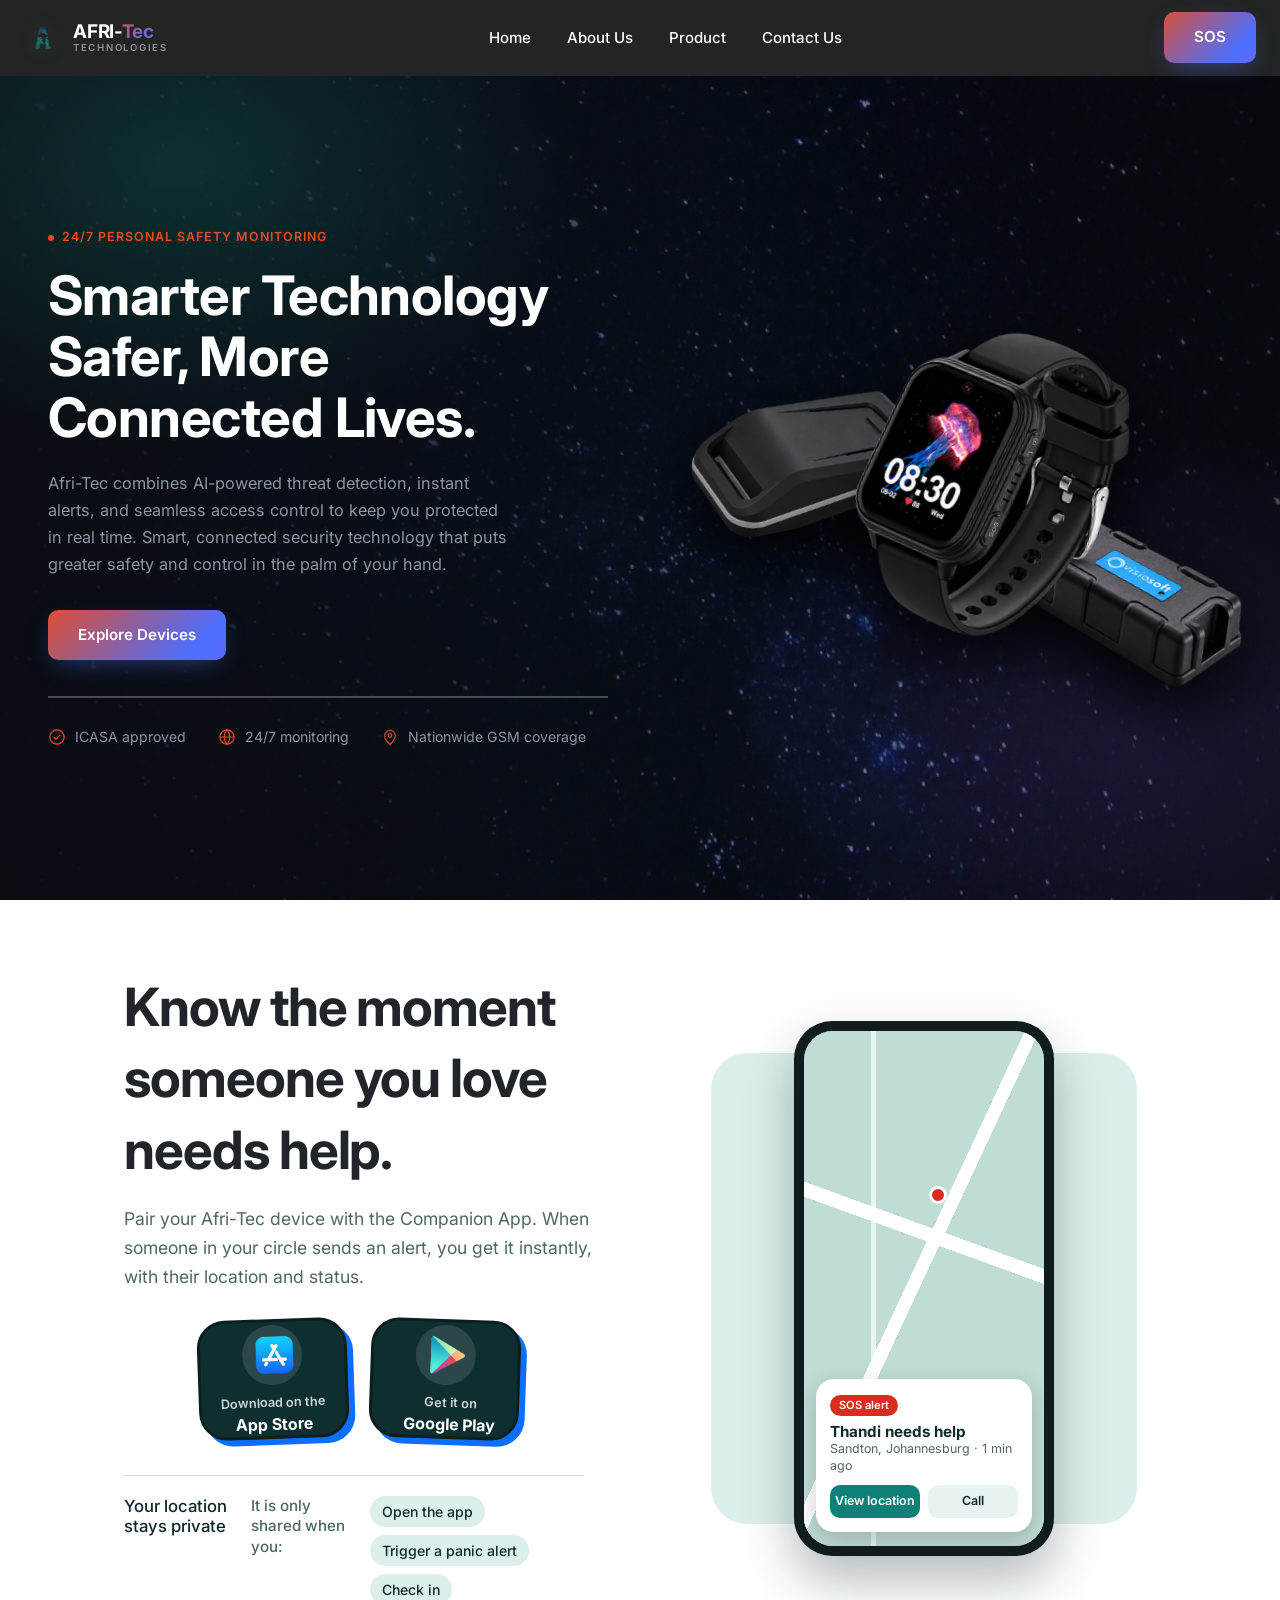
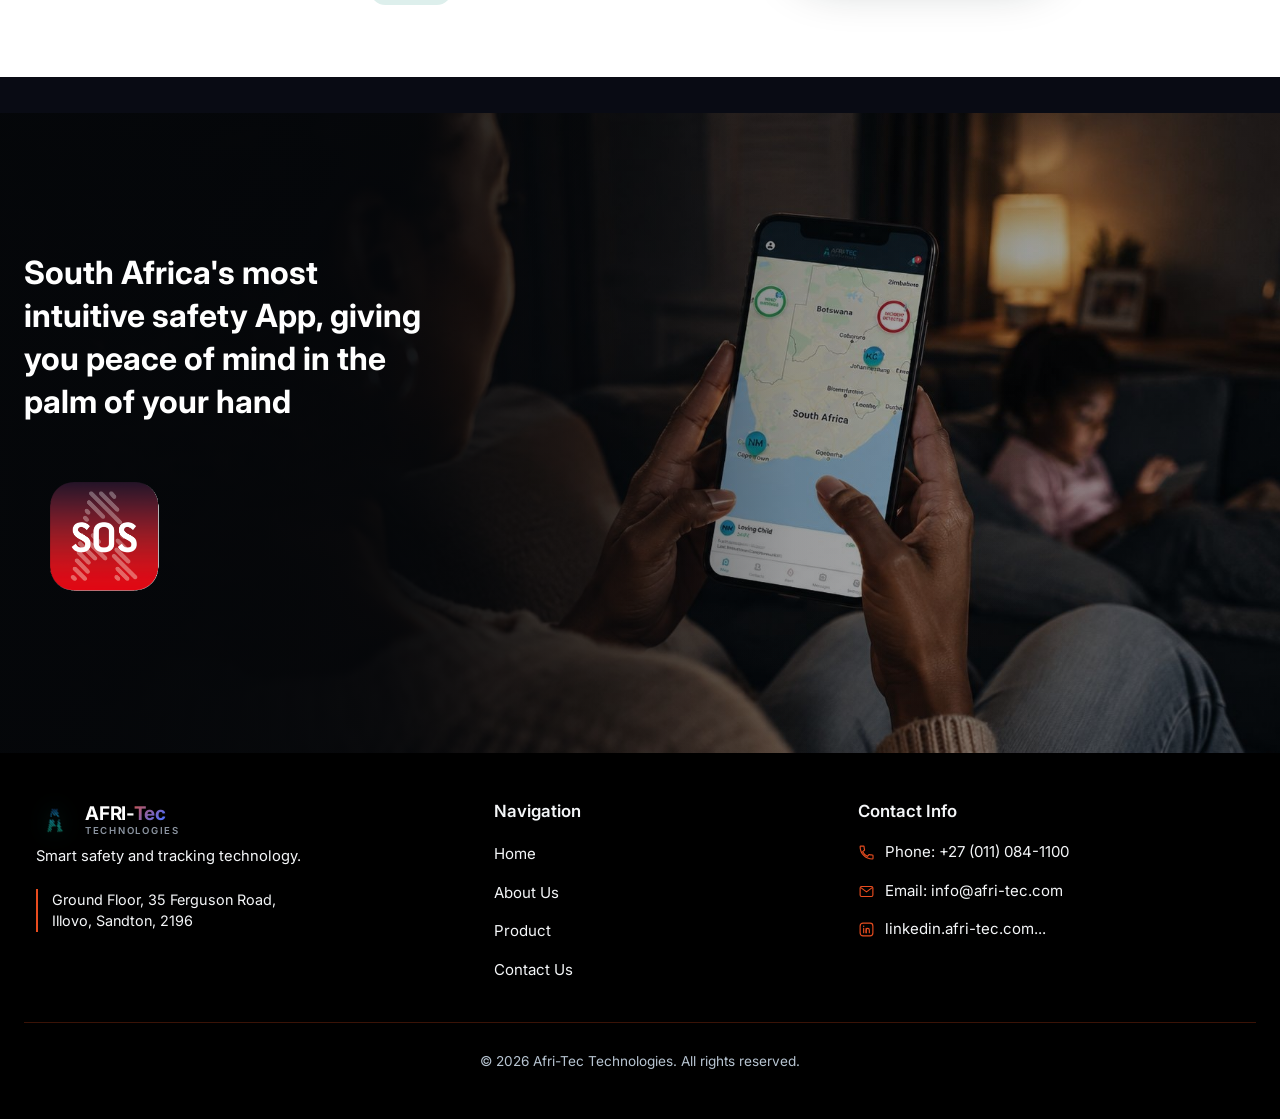
==== index.html @ 9699e05b "Add files via upload" ====
<!DOCTYPE html>
<html lang="en">
<head>
<meta charset="UTF-8">
<meta name="viewport" content="width=device-width, initial-scale=1.0">
<title>Afri-Tec Technologies | Smarter Security, Safer Lives</title>

<!-- Bootstrap 5 -->
<link href="https://cdnjs.cloudflare.com/ajax/libs/twitter-bootstrap/5.3.3/css/bootstrap.min.css" rel="stylesheet">
<!-- Bootstrap CSS -->
<link href="https://cdn.jsdelivr.net/npm/bootstrap@5.3.3/dist/css/bootstrap.min.css" rel="stylesheet">
<!-- Fonts -->
<link rel="preconnect" href="https://fonts.googleapis.com">
<link href="https://fonts.googleapis.com/css2?family=Space+Grotesk:wght@500;600;700&family=Inter:wght@400;500;600&display=swap" rel="stylesheet">
<link rel="stylesheet" href="https://fonts.googleapis.com/css2?family=Bricolage+Grotesque:wght@600;700&family=Figtree:wght@400;500;600&display=swap">


<!-- Custom -->
<link rel="stylesheet" href="assets/style.css">
</head>
<body>

<!-- ============ NAVBAR ============ -->
<header class="site-header" id="siteHeader">
  <nav class="site-nav container-fluid">

    <!-- Logo --> 
     <a href="index.html" class="brand">
        <img src="assets/images/tec-logo.png" alt="Afri-Tec Technologies Logo" class="brand-logo">
        <span class="brand-text">
            <span class="brand-name">AFRI-<span class="brand-name-accent">Tec</span></span>
            <span class="brand-tagline">Technologies</span>
        </span>
    </a>

    <ul class="nav-links d-none d-lg-flex">
      <li><a href="index.html">Home</a></li>
      <li><a href="about.html">About Us</a></li>
      <li><a href="product.html">Product</a></li>
      <li><a href="contact.html">Contact Us</a></li>
    </ul>

    <a href="contact.html" class="btn-pill btn-cta d-none d-lg-inline-flex ">SOS</a>

    <button class="hamburger d-lg-none" id="hamburgerBtn" aria-label="Open menu" aria-expanded="false" aria-controls="mobileMenu">
      <span></span>
      <span></span>
      <span></span>
    </button>

  </nav>
</header>

<!-- ============ MOBILE FULL-SCREEN MENU ============ -->
<div class="mobile-menu" id="mobileMenu" aria-hidden="true">
  
<button class="mobile-menu-close js-close-btn" id="mobileMenuClose" aria-label="Close menu">
    <svg width="20" height="20" viewBox="0 0 24 24" fill="none" xmlns="http://www.w3.org/2000/svg">
      <path d="M6 6L18 18M18 6L6 18" stroke="currentColor" stroke-width="2" stroke-linecap="round"/>
    </svg>
</button>
  <ul class="mobile-menu-links">
    <li style="--i:1"><a href="index.html">Home</a></li>
    <li style="--i:2"><a href="about.html">About Us</a></li>
    <li style="--i:3"><a href="product.html">Product</a></li>
    <li style="--i:4"><a href="contact.html">Contact Us</a></li>
  </ul>
  <a href="contact.html" class="btn-pill btn-cta btn-pill btn-cta-mobile btn-cta" style="--i:5">SOS</a>
</div>

<main>
  <!-- ============ HERO ============ -->
    <section id="home" class="hero">
        <div class="hero-bg" aria-hidden="true"></div>        
        <div class="hero-inner">    
            <div class="hero-content">
            <p class="eyebrow"><span class="eyebrow-dot"></span>24/7 personal safety monitoring</p>    
            <h1 class="hero-title">Smarter Technology Safer, More Connected Lives.</h1>    
            <p class="hero-text">Afri-Tec combines AI-powered threat detection, instant alerts, and seamless access control to keep you protected in real time. Smart, connected security technology that puts greater safety and control in the palm of your hand.</p>
        
            <a href="product.html" class="btn-cta">Explore Devices</a>    
            <hr class="hero-divider">    
            <ul class="trust-row">
                <li>
                    <svg width="18" height="18" viewBox="0 0 24 24" fill="none" xmlns="http://www.w3.org/2000/svg"><circle cx="12" cy="12" r="9.5" stroke="currentColor" stroke-width="1.6"/><path d="M8 12.3L10.6 15L16 9.5" stroke="currentColor" stroke-width="1.6" stroke-linecap="round" stroke-linejoin="round"/></svg>
                    <span>ICASA approved</span>
                </li>
                <li>
                    <svg width="18" height="18" viewBox="0 0 24 24" fill="none" xmlns="http://www.w3.org/2000/svg"><circle cx="12" cy="12" r="9.5" stroke="currentColor" stroke-width="1.6"/><path d="M2.5 12H21.5M12 2.5C14.5 5.2 15.8 8.5 15.8 12C15.8 15.5 14.5 18.8 12 21.5C9.5 18.8 8.2 15.5 8.2 12C8.2 8.5 9.5 5.2 12 2.5Z" stroke="currentColor" stroke-width="1.6"/></svg>
                    <span>24/7 monitoring</span>
                </li>
                <li>
                    <svg width="18" height="18" viewBox="0 0 24 24" fill="none" xmlns="http://www.w3.org/2000/svg"><path d="M12 22C12 22 19 15.4 19 10.2C19 6.2 15.9 3 12 3C8.1 3 5 6.2 5 10.2C5 15.4 12 22 12 22Z" stroke="currentColor" stroke-width="1.6" stroke-linejoin="round"/><circle cx="12" cy="10" r="2.4" stroke="currentColor" stroke-width="1.6"/></svg>
                    <span>Nationwide GSM coverage</span>
                </li>
            </ul>
            </div>
        
            <div class="hero-media">
            <div class="hero-media-frame">
                <img src="assets/images/hero.png" alt="Afri-tec smartwatch and personal safety devices" class="hero-device-img">
            </div>
            </div>
        
        </div>
    </section>

    <section class="companion-section d-none py-2" id="app">
      <div class="ac-container">

        <div class="ac-content">
          <p class="section-eyebrow">
            <span class="section-eyebrow-dot"></span>
            AFRITEC COMPANION APP
          </p>

          <h2 class="companion-title">
            Be notified the moment a loved one needs help.
          </h2>

          <p class="companion-text">
            Connect your Afri-Tec device to the Companion App and receive instant 
            alerts, location updates, and important status notifications when a loved 
            one needs help. Stay informed and connected, wherever you are.
          </p>

          <div class="store-buttons">
            <a href="#" class="store-button btn-cta">
              <img src="assets/images/App-Icons_Apple.png" alt="App Store">
              <span>
                <small class="text-white">Download on the</small>
                <strong class="text-white">App Store</strong>
              </span>
            </a>
            <a href="#" class="store-button btn-cta">
              <img src="assets/images/App-Icons_Google.png" alt="Google Play Store">
              <span>
                <small class="text-white">Download on the</small>
                <strong class="text-white">Play Store</strong>
              </span>
            </a>
          </div>

          <div class="tracking-note">
            <span class="tracking-dot"></span>
            <p>
              Privacy Notice: Your location is only shared at specific 
              moments, such as when you open the app, activate a 
              panic alert, or check in. This keeps the important privacy 
              information but makes it sound much more professional.
            </p>
          </div>
        </div>

        <div class="ac-phones">
          <div class="ac-phone">
            <img src="assets/images/phone.png" alt="" class="ac-phone-frame">
            <img src="assets/images/app-afritec.webp" alt="" class="ac-phone-screen">
          </div>
          <div class="ac-phone">
            <img src="assets/images/phone.png" alt="" class="ac-phone-frame">
            <img src="assets/images/map.webp" alt="" class="ac-phone-screen">
          </div>
        </div>

      </div>
    </section>

    <!-- Add once in <head> (skip if already loaded) -->
  <section class="companion-section" id="app">
    <div class="ac-container">

      <div class="ac-content">
        <h2 class="companion-title text-dark">Know the moment someone you love needs help.</h2>

        <p class="companion-text">
          Pair your Afri-Tec device with the Companion App. When someone in your
          circle sends an alert, you get it instantly, with their location and status.
        </p>

        <div class="store-buttons">
          <a href="#" class="store-button btn-cta">
            <div class="imge">
              <img src="assets/images/App-Icons_Apple.png" alt="App Store">
            </div>
            <small>Download on the <br>
            <strong>App Store</strong></small>
          </a>
          <a href="#" class="store-button btn-cta">
            <div class="imge">
              <img src="assets/images/App-Icons_Google.png" alt="Google Play Store">
            </div>
            <small>Get it on <br>
            <strong>Google Play</strong></small>
          </a>
        </div>

        <div class="tracking-note">
          <h3>Your location stays private</h3>
          <p>It is only shared when you:</p>
          <ul>
            <li>Open the app</li>
            <li>Trigger a panic alert</li>
            <li>Check in</li>
          </ul>
        </div>
      </div>

      <!-- Phone is built entirely in CSS: no image files needed -->
      <div class="ac-phones" aria-hidden="true">
        <div class="ac-phone">
          <div class="ac-screen">
            <div class="ac-map"></div>
            <div class="ac-pin"></div>
            <div class="ac-alert">
              <span class="ac-tag">SOS alert</span>
              <strong>Thandi needs help</strong>
              <span class="ac-meta">Sandton, Johannesburg · 1 min ago</span>
              <div class="ac-row"><i>View location</i><i>Call</i></div>
            </div>
          </div>
        </div>
      </div>

    </div>
  </section>

    <!-- ============ SOS APP SHOWCASE ============ -->
    <section class="sos-section" id="sos">
        <div class="sos-bg" aria-hidden="true"></div>
        <div class="sos-overlay" aria-hidden="true"></div>

        <div class="sos-inner">
            <div class="sos-content">
                <h2 class="sos-title">
                    South Africa's most intuitive safety App, giving you peace of mind in the palm of your hand
                </h2>

                <div class="sos-badge">
                    <img src="assets/images/sosoo.png" alt="SOS App" class="h-100 w-100 object-fit-cover">
                </div>
            </div>
        </div>
    </section>

</main>

 
<!-- ============ FOOTER ============ -->
<footer class="site-footer py-5">
    <div class="footer-inner row">
 
        <div class="footer-col footer-brand">
            <div class="log">
            <!-- Logo --> 
                <a href="index.html" class="brand">
                    <img src="assets/images/tec-logo.png" alt="Afri-Tec Technologies Logo" class="brand-logo">
                    <span class="brand-text">
                        <span class="brand-name">AFRI-<span class="brand-name-accent">Tec</span></span>
                        <span class="brand-tagline">Technologies</span>
                    </span>
                </a>
            </div>
            <p class="footer-tagline">Smart safety and tracking 
technology.</p>
            <div class="footer-address">
                <p>Ground Floor, 35 Ferguson Road, <br>Illovo, Sandton, 2196</p>
            </div>
        </div>
 
        <div class="footer-col">
            <h3 class="footer-heading">Navigation</h3>
            <ul class="footer-links">
                <li><a href="index.html">Home</a></li>
                <li><a href="about.html">About Us</a></li>
                <li><a href="#product">Product</a></li>
                <li><a href="#contact">Contact Us</a></li>
            </ul>
        </div>
 
        <div class="footer-col">
            <h3 class="footer-heading">Contact Info</h3>
            <ul class="footer-contact">
                <li>
                    <svg width="17" height="17" viewBox="0 0 24 24" fill="none" xmlns="http://www.w3.org/2000/svg"><path d="M6.6 10.8C8 13.6 10.4 16 13.2 17.4L15.4 15.2C15.7 14.9 16.1 14.8 16.5 15C17.7 15.4 19 15.6 20.2 15.6C20.8 15.6 21.2 16 21.2 16.6V20.2C21.2 20.8 20.8 21.2 20.2 21.2C10.7 21.2 3 13.5 3 4C3 3.4 3.4 3 4 3H7.6C8.2 3 8.6 3.4 8.6 4C8.6 5.2 8.8 6.5 9.2 7.7C9.3 8.1 9.2 8.5 9 8.8L6.6 10.8Z" stroke="currentColor" stroke-width="1.6" stroke-linejoin="round"/></svg>
                    <span>Phone: +27 (011) 084-1100</span>
                </li>
                <li>
                    <svg width="17" height="17" viewBox="0 0 24 24" fill="none" xmlns="http://www.w3.org/2000/svg"><rect x="3" y="5" width="18" height="14" rx="2" stroke="currentColor" stroke-width="1.6"/><path d="M4 6.5L12 12.5L20 6.5" stroke="currentColor" stroke-width="1.6" stroke-linecap="round" stroke-linejoin="round"/></svg>
                    <span>Email: info@afri-tec.com</span>
                </li>
                <li>
                    <svg width="17" height="17" viewBox="0 0 24 24" fill="none" xmlns="http://www.w3.org/2000/svg"><rect x="3" y="3" width="18" height="18" rx="4" stroke="currentColor" stroke-width="1.6"/><path d="M8 10.5V16.5" stroke="currentColor" stroke-width="1.6" stroke-linecap="round"/><circle cx="8" cy="7.3" r="1" fill="currentColor"/><path d="M11.5 16.5V13C11.5 11.6 12.5 10.5 13.8 10.5C15.1 10.5 16 11.6 16 13V16.5" stroke="currentColor" stroke-width="1.6" stroke-linecap="round"/><path d="M11.5 10.5V16.5" stroke="currentColor" stroke-width="1.6" stroke-linecap="round"/></svg>
                    <span>linkedin.afri-tec.com...</span>
                </li>
            </ul>
        </div>
 
    </div>
 
    <hr class="footer-divider">
 
    <p class="footer-bottom">&copy; <span id="footerYear">2026</span> Afri-Tec Technologies. All rights reserved.</p>
</footer>

<script src="assets/js/script.js"></script>
</body>
</html>
---- assets/style.css ----
/* ==========================================================
   TOKENS
   ========================================================== */
:root {
  --bg: #090B14;
  --surface: #11161D;
  --text: #070707;
  --text-muted: #8B94A0;
  --accent-teal: #e84c1f;
  --accent-blue: #4C6FFF;
  --accent-blue-hover: #6C87FF;
  --accent-violet: #8B5CF6;
  --accent-amber: #FFB020;
  --accent-gradient: linear-gradient(135deg, var(--accent-teal) 0%, var(--accent-blue) 55%, var(--accent-violet) 100%);
  --white: #FFFFFF;
  --border: #ffffff14;
  --header-scrolled-bg: #0a0d12d1;
  --shadow-cta: 0 8px 24px -8px #4c6fff8c;
  --shadow-cta-hover: 0 12px 28px -8px #4c6fffa6;
  --shadow-device: 0 30px 50px #0000008c;
  --star-glow-blue: #2f8fff29;
  --star-glow-teal: #22d3a61a;
  --star-1: #ffffffe6;
  --star-2: #ffffffb3;
  --star-3: #ffffffcc;
  --star-4: #ffffff99;
  --star-5: #ffffff80;
  --font-display: "Inter", sans-serif;
  --font-body: "Inter", sans-serif;
  --nav-height: 76px;
  --light-bg: #FFFFFF;
  --light-text: #0A0D12;
  --light-text-muted: #59636D;
  --light-border: #D9DEE3;
  --sos-red-light: #E23B4C;
  --sos-red-dark: #3A0A12;
  --sos-badge-shadow: 0 18px 40px -12px #d6273f80;
  --sos-stripe: #ffffff14;
  --sos-overlay-left: #05070ae6;
  --sos-overlay-right: #05070a26;
  --sos-overlay-base: #05070a4d;
  --hero-overlay-1: #0a0d12f5;
  --hero-overlay-2: #0a0d12d1;
  --hero-overlay-3: #0a0d1280;
  --hero-overlay-4: #0a0d12b3;
  --shadow-device-2: 0 25px 35px #000000;
  --footer-bg: #000;
  --footer-text: #F4F6F8;
  --footer-text-muted: #B7C4D1;
  --footer-divider: #e84c1f;
  --about-overlay: #0b0a0ac2;
  --about-divider: #ffffff26;
  --card-gap: 10px;
  --product-overlay-1: #05070a26;
  --product-overlay-2: #0507108c;
  --product-overlay-3: #05070ad9;
  --ink:#1c1c1c;
  --muted:#6c6c6c;
  --accent:#0dcaa9;
  --line:#e7e7e7;
  --bg-deep:#2b2657;
  --bg-mid:#3d3580;
  --cyan:#3fd0ff;
  --cyan-soft:#3fd0ff40;
  --sos-red:#e6303f;
  --sos-red-dark:#a3121f;
   --c-bg: #F4F8F7;
  --c-ink: #0E2A2B;
  --c-muted: #4E6666;
  --c-teal: #0E8077;
  --c-soft: #DDEFEC;
  --c-line: #CFE0DD;
  --c-sos: #D92D20;
}

* { 
    box-sizing: border-box; 
}

html { 
    scroll-behavior: smooth;
    scroll-padding-top: var(--nav-height); 
}


body {
  margin: 0;
  background: var(--bg);
  color: var(--text);
  font-family: var(--font-body);
  -webkit-font-smoothing: antialiased;
}

a { 
  text-decoration: none; 
  color: inherit; 
}

ul { 
  list-style: none; 
  margin: 0; 
  padding: 0; 
}

button { 
  font-family: inherit; 
}

@media (prefers-reduced-motion: reduce) {
  *, *::before, *::after {
    animation-duration: 0.001ms !important;
    transition-duration: 0.001ms !important;
  }
}

/* ==========================================================
   HEADER / NAVBAR
   ========================================================== */

.site-header {
  position: fixed;
  top: 0;
  left: 0;
  width: 100%;
  height: var(--nav-height);
  z-index: 1000;
  background: #232423;
  border-bottom: 1px solid transparent;
  transition: background 0.35s ease, border-color 0.35s ease, backdrop-filter 0.35s ease;
}

 .site-header.scrolled {
  background: #0f0f0f;
  backdrop-filter: blur(12px);
  -webkit-backdrop-filter: blur(12px);
  border-bottom: 1px solid var(--border);
}  

.site-nav {
  width: 100%;
  max-width: 1280px;
  height: 100%;
  margin: 0 auto;
  padding: 0 24px;
  /* background-color: #fff; */
  display: flex;
  align-items: center;
  justify-content: space-between;
  gap: 24px;
}

/* ==========================================================
   LOGO
   ========================================================== */

.brand {
  display: inline-flex;
  align-items: center;
  gap: 11px;
  flex-shrink: 0;
  height: 100%;
}

.brand-logo {
  display: block;
  width: 38px;
  height: 38px;
  object-fit: contain;
  filter: drop-shadow(0 0 10px #1fe8b84d);
  transition: transform 0.3s ease, filter 0.3s ease;
}

.brand:hover .brand-logo {
  transform: scale(1.08) rotate(-4deg);
  filter: drop-shadow(0 0 14px #8b5cf666);
}

.brand-text {
  display: flex;
  flex-direction: column;
  line-height: 1.05;
}

.brand-name {
  font-family: var(--font-display);
  font-weight: 700;
  font-size: 1.18rem;
  letter-spacing: -0.01em;
  color: #fff;
  white-space: nowrap;
}

.brand-name-accent {
  background: var(--accent-gradient);
  background-size: 200% 200%;
  background-position: 0% 50%;
  -webkit-background-clip: text;
  background-clip: text;
  -webkit-text-fill-color: transparent;
  transition: background-position 0.45s ease;
}

.brand:hover .brand-name-accent {
  background-position: 100% 50%;
}

.brand-tagline {
  font-size: 0.6rem;
  font-weight: 600;
  letter-spacing: 0.18em;
  text-transform: uppercase;
  color: var(--text-muted);
  margin-top: 2px;
  white-space: nowrap;
}

/* ==========================================================
   DESKTOP NAV LINKS
   ========================================================== */

.nav-links {
  display: flex;
  align-items: center;
  gap: 36px;
  margin: 0 auto;
  padding: 0;
}

.nav-links a {
  position: relative;
  font-size: 0.94rem;
  font-weight: 500;
  color: #fff;
  padding: 6px 0;
  transition: color 0.2s ease;
}

.nav-links a::after {
  position: absolute;
  left: 0;
  bottom: 0;
  width: 0;
  height: 2px;
  background: var(--accent-teal);
  transition: width 0.25s ease;
}

.nav-links a:hover {
  color: var(--accent-teal);
}

.nav-links a:hover::after {
  width: 100%;
}

/* ==========================================================
   CTA BUTTON
   ========================================================== */

.btn-pill btn-cta {
  display: inline-flex;
  align-items: center;
  justify-content: center;
  background: var(--white);
  color: var(--bg);
  font-weight: 600;
  font-size: 0.9rem;
  padding: 11px 24px;
  border-radius: 999px;
  transition: background 0.2s ease, color 0.2s ease, transform 0.2s ease;
  flex-shrink: 0;
}

.btn-pill:hover {
  background: #ff0202;
  color: var(--bg);
  transform: translateY(-1px);
}

/* ==========================================================
   HAMBURGER
   ========================================================== */
.hamburger {
  position: relative;
  width: 32px;
  height: 32px;
  background: transparent;
  border: none;
  cursor: pointer;
  z-index: 1201;
  flex-shrink: 0;
  padding: 0;
}

.hamburger span {
  position: absolute;
  left: 4px;
  right: 4px;
  height: 2px;
  background: var(--white);
  border-radius: 2px;
  transition: transform 0.3s ease, opacity 0.3s ease, top 0.3s ease;
}

.hamburger span:nth-child(1) { 
  top: 10px; 
}

.hamburger span:nth-child(2) { 
  top: 16px; 
}

.hamburger span:nth-child(3) { 
  top: 22px; 
}

.hamburger.is-open span:nth-child(1) {
  top: 16px;
  transform: rotate(45deg);
}
.hamburger.is-open span:nth-child(2) {
  opacity: 0;
}
.hamburger.is-open span:nth-child(3) {
  top: 16px;
  transform: rotate(-45deg);
}

/* ==========================================================
   MOBILE FULL-SCREEN MENU
   ========================================================== */
.mobile-menu {
  position: fixed;
  inset: 0;
  background: var(--bg);
  z-index: 1150;
  display: flex;
  flex-direction: column;
  align-items: center;
  justify-content: center;
  gap: 40px;
  opacity: 0;
  visibility: hidden;
  transition: opacity 0.35s ease;
}

.mobile-menu.is-open {
  opacity: 1;
  visibility: visible;
}

.mobile-menu-links {
  display: flex;
  flex-direction: column;
  align-items: center;
  gap: 28px;
}

.mobile-menu-links a {
  font-family: var(--font-display);
  font-size: 2rem;
  font-weight: 600;
  color: var(--white);
  opacity: 0;
  transform: translateY(14px);
  transition: opacity 0.35s ease, color 0.2s ease;
  display: inline-block;
}

.mobile-menu-links a:hover {
  color: var(--accent-teal);
}

.btn-pill btn-cta-mobile {
  opacity: 0;
  transform: translateY(14px);
  padding: 13px 32px;
  font-size: 1rem;
}

.mobile-menu.is-open .mobile-menu-links a,
.mobile-menu.is-open .btn-pill btn-cta-mobile {
  opacity: 1;
  transform: translateY(0);
  transition: opacity 0.4s ease calc(var(--i) * 0.06s), transform 0.4s ease calc(var(--i) * 0.06s);
}

.btn-cta-mobile {
  width: 80% !important;
}

body.menu-open {
  overflow: hidden;
}

/* ==========================================================
   HERO
   ========================================================== */
.hero {
  position: relative;
  min-height: 100vh;
  display: flex;
  align-items: center;
  overflow: hidden;
  padding-top: var(--nav-height);
}

.hero-bg {
  position: absolute;
  inset: 0;
  z-index: 0;
  background:
    radial-gradient(680px 480px at 14% 18%, #1fe8b829 0%, transparent 60%),
    radial-gradient(720px 520px at 88% 82%, #8b5cf626 0%, transparent 60%),
    linear-gradient( 90deg, var(--hero-overlay-1) 0%, var(--hero-overlay-2) 35%, var(--hero-overlay-3) 65%, var(--hero-overlay-4) 100% ), url("images/bacc.jpg"); 
  background-size: cover, cover, cover, cover;
  background-position: center, center, center, center;
  background-repeat: no-repeat;
}

.hero-inner {
  position: relative;
  z-index: 1;
  width: 100%;
  max-width: 1280px;
  min-height: calc(100vh - var(--nav-height));
  margin: 0 auto;
  padding: 64px 48px;
  display: grid;
  grid-template-columns: 1.05fr 0.95fr;   
  align-items: center;
}

.hero-content {
  max-width: 560px;
}

.eyebrow {
  display: flex;
  align-items: center;
  gap: 8px;
  font-size: 0.78rem;
  font-weight: 600;
  letter-spacing: 0.08em;
  text-transform: uppercase;
  color: var(--accent-teal);
  margin-bottom: 18px;
}

.eyebrow-dot {
  width: 6px;
  height: 6px;
  border-radius: 50%;
  background: var(--accent-teal);
  flex-shrink: 0;
}

.hero-title {
  font-family: var(--font-display);
  font-weight: 700;
  font-size: clamp(2.2rem, 4.6vw, 3.4rem);
  line-height: 1.12;
  letter-spacing: -0.01em;
  color: #fff;
  margin: 0 0 22px;
}

.hero-text {
  font-size: 1.02rem;
  line-height: 1.65;
  color: var(--text-muted);
  max-width: 46ch;
  margin: 0 0 32px;
}

.btn-cta {
  display: inline-flex;
  align-items: center;
  justify-content: center;
  background: var(--accent-gradient);
  background-size: 160% 160%;
  background-position: 0% 50%;
  color: var(--white);
  font-weight: 600;
  font-size: 0.95rem;
  padding: 14px 30px;
  border-radius: 10px;
  transition: transform 0.2s ease, box-shadow 0.2s ease, background-position 0.35s ease;
  box-shadow: var(--shadow-cta);
}

.btn-cta:hover {
  background-position: 100% 50%;
  transform: translateY(-2px);
  box-shadow: var(--shadow-cta-hover);
}

.hero-divider {
  border: none;
  border-top: 2px solid var(--white);
  margin: 36px 0 28px;
}

.trust-row {
  display: flex;
  flex-wrap: wrap;
  gap: 26px 32px;
}

.trust-row li {
  display: flex;
  align-items: center;
  gap: 9px;
  font-size: 0.88rem;
  color: var(--text-muted);
}

.trust-row svg {
  color: var(--accent-teal);
  flex-shrink: 0;
}

.hero-media {
  display: flex;
  align-items: center;
  justify-content: center;
  position: relative;
}

.hero-media-frame {
  width: 100%;
  max-width: 530px;
}

.hero-device-img {
  display: block;
  width: 110%;
  height: auto;
  transform: rotate(10deg);
  filter: drop-shadow(var(--shadow-device-2));
}

/* ==========================================================
   AFRI-TEC COMPANION APP
   ========================================================== */

.companion-section {
  position: relative;
  width: 100%;
  background: var(--light-bg);
  color: var(--light-text);
  overflow: hidden;
}

.companion-container {
  width: 100%;
  max-width: 1180px;
  min-height: 560px;
  margin: 0 auto;
  padding: 70px 40px;
  display: grid;
  grid-template-columns: 2fr 1fr;
  align-items: center;
  column-gap: 50px;
}

.companion-content {
  max-width: 470px;
  margin-left: 20px;
}

.section-eyebrow {
  display: flex;
  align-items: center;
  gap: 9px;
  margin: 0 0 42px;
  color: var(--accent-teal);
  font-size: 0.68rem;
  font-weight: 600;
  letter-spacing: 0.05em;
  text-transform: uppercase;
}

.section-eyebrow-dot {
  width: 6px;
  height: 6px;
  flex-shrink: 0;
  border-radius: 50%;
  background: var(--accent-teal);
}

.companion-title {
  max-width: 430px;
  margin: 0 0 14px;
  color: #000;
  font-family: var(--font-body);
  font-size: 1.35rem;
  font-weight: 500;
  line-height: 1.35;
}

.companion-text {
  max-width: 430px;
  margin: 0 0 18px;
  color: var(--light-text-muted);
  font-size: 0.75rem;
  line-height: 1.65;
}



.store-button {
  height: 55px;
  padding: 5px 8px;
  display: flex;
  align-items: center;
  gap: 7px;
  border-radius: 5px;
  transition: border-color 0.2s ease, transform 0.2s ease;
}

.store-button:hover {
  border-color: var(--accent-teal);
  transform: translateY(-1px);
}

.store-button img {
  width: 35px;
  height: 35px;
  object-fit: contain;
  flex-shrink: 0;
}

.store-button span {
  display: flex;
  flex-direction: column;
  line-height: 1;
}

.store-button small {
  margin-bottom: 3px;
  color: var(--light-text-muted);
  font-size: 0.48rem;
  white-space: nowrap;
}

.store-button strong {
  color: var(--light-text);
  font-size: 0.68rem;
  font-weight: 600;
  white-space: nowrap;
}

.devices-link {
  display: inline-block;
  margin-bottom: 6px;
  color: var(--light-text);
  font-size: 0.72rem;
  font-weight: 600;
  transition: color 0.2s ease;
}

.devices-link:hover {
  color: var(--accent-teal);
}

.tracking-note {
  max-width: 390px;
  display: flex;
  align-items: flex-start;
  gap: 7px;
}

.tracking-dot {
  width: 6px;
  height: 6px;
  flex-shrink: 0;
  margin-top: 4px;
  border-radius: 50%;
  background: var(--accent-teal);
}

.tracking-note p {
  margin: 0;
  color: var(--accent-teal);
  font-size: 0.69rem;
  font-weight: 500;
  line-height: 1.35;
}

.companion-phones {
  position: relative;
  min-height: 470px;
  display: flex;
  align-items: center;
  justify-content: center;
}

/* ================= PHONE MOCKUP ================= */
.phone {
  position: relative;
  width: 180px;
  height: 380px;
  flex-shrink: 0;
}

.phone-screen-image {
  position: absolute;
  z-index: 1;
  top: 18%;
  left: 22%;
  width: 78%;
  height: 79%;
  object-fit: cover;
  border-radius: 20px;
}

.phone-frame-image {
  position: absolute;
  inset: 0;
  z-index: 2;
  width: 100%;
  height: 100%;
  object-fit: contain;
  pointer-events: none;
}

.phone-screen-image {
  position: absolute;
  z-index: 1;
  top: 18%;
  left: 22%;
  width: 78%;
  height: 79%;
  object-fit: cover;
  border-radius: 20px;
}

.phone-frame-image {
  position: absolute;
  inset: 0;
  z-index: 2;
  height: 450px;
  object-fit: contain;
  pointer-events: none;
}

.p-frame {
  position: absolute;
  inset: 0;
  z-index: 2;
  height: 300px;
  object-fit: contain;
  pointer-events: none;
}

.phone-one {
  z-index: 2;
  margin-right: 0;
}

.phone-two {
  z-index: 1;
  margin-left: 0;
}

/* ==========================================================
   SOS APP SHOWCASE
   ========================================================== */

.sos-section {
  position: relative;
  width: 100%;
  min-height: 640px;
  display: flex;
  align-items: center;
  overflow: hidden;
}

.sos-bg {
  position: absolute;
  inset: 0;
  z-index: 0;
  background-image:url('images/afri.jpg');
  background-size: cover;
  background-position: center;
  background-repeat: no-repeat;
}

.sos-overlay {
  position: absolute;
  inset: 0;
  z-index: 1;
  background:
    linear-gradient(90deg, var(--sos-overlay-left) 0%, var(--sos-overlay-left) 30%, var(--sos-overlay-right) 62%, transparent 85%),
    linear-gradient(0deg, var(--sos-overlay-base), var(--sos-overlay-base));
}

.sos-inner {
  position: relative;
  z-index: 2;
  width: 100%;
  max-width: 1280px;
  margin: 0 auto;
  padding: 80px 24px;
}

.sos-content {
  max-width: 420px;
}

.sos-title {
  font-family: var(--font-display);
  font-weight: 700;
  font-size: clamp(1.5rem, 3vw, 2rem);
  line-height: 1.35;
  color: var(--white);
  margin: 0 0 32px;
}

/* ---- SOS badge ---- */
.sos-badge {
  position: relative;
  width: 160px;
  height: 160px;
  display: flex;
  align-items: center;
  justify-content: center;
  border-radius: 20px;
  overflow: hidden;
  background-image:url('images/sosoo.png');
}

/* ==========================================================
   FOOTER
   ========================================================== */
 
.site-footer {
  width: 100%;
  background: var(--footer-bg);
  color: var(--footer-text);
  padding: 64px 24px 32px;
}
 
.footer-inner {
  max-width: 1280px;
  margin: 0 auto;
  display: grid;
  grid-template-columns: 1.3fr 1fr 1.3fr;
  gap: 48px;
  margin-bottom: 40px;
}
 
.footer-logo {
  display: block;
  width: 150px;
  height: auto;
  margin-bottom: 22px;
}
 
.footer-tagline {
  font-size: 0.92rem;
  line-height: 1.6;
  color: var(--footer-text);
  max-width: 280px;
  margin: 0 0 20px;
}
 
.footer-address {
  border-left: 2px solid var(--accent-teal);
  padding-left: 14px;
}
 
.footer-address p {
  margin: 0;
  font-size: 0.9rem;
  line-height: 1.5;
  color: var(--footer-text);
}
 
.footer-heading {
  font-family: var(--font-display);
  font-weight: 600;
  font-size: 1.05rem;
  color: var(--footer-text);
  margin: 0 0 20px;
}
 
.footer-links {
  display: flex;
  flex-direction: column;
  gap: 14px;
}
 
.footer-links a {
  font-size: 0.94rem;
  color: var(--footer-text);
  transition: color 0.2s ease;
}
 
.footer-links a:hover {
  color: var(--accent-teal);
}
 
.footer-contact {
  display: flex;
  flex-direction: column;
  gap: 16px;
}
 
.footer-contact li {
  display: flex;
  align-items: center;
  gap: 10px;
  font-size: 0.94rem;
  color: var(--footer-text);
}
 
.footer-contact svg {
  color: var(--accent-teal);
  flex-shrink: 0;
}
 
.footer-divider {
  height: 5px;
  border: none;
  border-top: 1px solid var(--footer-divider);
  margin: 0 0 24px;
}
 
.footer-bottom {
  margin: 0;
  text-align: center;
  font-size: 0.85rem;
  color: var(--footer-text-muted);
}
 
/* ==========================================================
   ABOUT HERO
   ========================================================== */
 
.about-hero {
  position: relative;
  width: 100%;
  min-height: 680px;
  display: flex;
  align-items: flex-end;
  overflow: hidden;
}
 
.about-hero-bg {
  position: absolute;
  inset: 0;
  z-index: 0;
  background-image: url("images/about.jpg");
  background-size: cover;
  background-position: center;
  background-repeat: no-repeat;
}
 
.about-hero-overlay {
  position: absolute;
  inset: 0;
  z-index: 1;
  background: var(--about-overlay);
}
 
.about-hero-inner {
  position: relative;
  z-index: 2;
  width: 100%;
  max-width: 1280px;
  margin: 0 auto;
  padding: 140px 24px 56px;
}
 
.about-hero-content {
  max-width: 620px;
  margin-bottom: 56px;
}
 
.about-hero-title {
  font-family: var(--font-display);
  font-weight: 700;
  font-size: clamp(2rem, 4.4vw, 3rem);
  line-height: 1.18;
  color: var(--white);
  margin: 0 0 22px;
}
 
.about-hero-text {
  font-size: 1rem;
  line-height: 1.65;
  color: var(--footer-text-muted);
  max-width: 48ch;
  margin: 0;
}
 
.about-features {
  display: flex;
  flex-wrap: wrap;
  gap: 0;
}
 
.about-feature {
  /* flex: 1 1 220px; */
  padding: 0 28px;
  border-left: 1px solid var(--about-divider);
}
 
.about-feature:first-child {
  padding-left: 0;
  border-left: none;
}
 
.about-feature svg {
  color: var(--accent-teal);
  margin-bottom: 12px;
}
 
.about-feature h3 {
  font-family: var(--font-body);
  font-weight: 700;
  font-size: 0.8rem;
  letter-spacing: 0.04em;
  text-transform: uppercase;
  color: var(--white);
  margin: 0 0 6px;
}
 
.about-feature p {
  font-size: 0.86rem;
  line-height: 1.5;
  color: var(--footer-text-muted);
  margin: 0;
}
 
/* ==========================================================
   ABOUT DETAILS
   ========================================================== */
 
.about-details {
  width: 100%;
  background: var(--light-bg);
  color: var(--light-text);
}
 
.about-details-inner {
  max-width: 1180px;
  margin: 0 auto;
  padding: 70px 40px;
  display: grid;
  grid-template-columns: 1fr 1fr;
  gap: 70px;
  align-items: start;
}
 
/* ---- left: text ---- */
.about-details-text .section-eyebrow {
  margin-bottom: 16px;
}
 
.about-details-title {
  font-family: var(--font-display);
  font-weight: 700;
  font-size: 1.5rem;
  line-height: 1.3;
  color: var(--light-text);
  margin: 0 0 16px;
}
 
.about-details-lead {
  font-size: 0.92rem;
  font-weight: 500;
  color: var(--light-text);
  margin: 0 0 18px;
}
 
.about-details-text p {
  font-size: 0.86rem;
  line-height: 1.7;
  color: var(--light-text-muted);
  margin: 0 0 16px;
}
 
.about-details-text p:last-child {
  margin-bottom: 0;
}
 
/* ---- right: approach ---- */
.approach-title {
  font-family: var(--font-display);
  font-weight: 700;
  font-size: 1.15rem;
  color: var(--light-text);
  margin: 0 0 10px;
}
 
.approach-subtitle {
  font-size: 1rem;
  font-weight: 500;
  color: var(--light-text);
  margin: 0 0 18px;
}
 
.approach-cards {
  display: grid;
  grid-template-columns: 1fr 1fr;
  gap: var(--card-gap);
}
 
.approach-card {
  border: 1px solid var(--light-border);
  border-radius: 14px;
  padding: 18px 20px;
}
 
.approach-card-full {
  grid-column: 1 / -1;
}
 
.approach-card-header {
  display: flex;
  align-items: center;
  gap: 9px;
  margin-bottom: 10px;
}
 
.approach-card-header svg {
  color: var(--accent-teal);
  flex-shrink: 0;
}
 
.approach-card-header h4 {
  font-family: var(--font-body);
  font-weight: 600;
  font-size: 0.98rem;
  color: var(--light-text);
  margin: 0;
}
 
.approach-card p {
  font-size: 0.82rem;
  line-height: 1.55;
  color: var(--light-text-muted);
  margin: 0;
}

/* ==========================================================
   THE PROBLEM WE SOLVE
   ========================================================== */
 
.problem-section {
  width: 100%;
  background: var(--light-bg);
  color: var(--light-text);
}
 
.problem-inner {
  max-width: 1180px;
  margin: 0 auto;
  padding: 70px 40px;
}
 
.problem-eyebrow {
  justify-content: center;
  margin: 0 0 44px;
}
 
.problem-grid {
  display: grid;
  grid-template-columns: 1fr 1fr;
  gap: 70px;
  align-items: start;
}
 
/* ---- left: text ---- */
.problem-title {
  font-family: var(--font-display);
  font-weight: 700;
  font-size: 1.55rem;
  line-height: 1.35;
  color: var(--light-text);
  margin: 0 0 20px;
}
 
.problem-text p {
  font-size: 0.86rem;
  line-height: 1.7;
  color: var(--light-text-muted);
  margin: 0 0 18px;
}
 
.problem-text p:last-child {
  margin-bottom: 0;
}
 
/* ---- right: numbered steps ---- */
.problem-steps {
  display: flex;
  flex-direction: column;
}
 
.problem-step {
  display: flex;
  align-items: flex-start;
  gap: 22px;
  padding: 22px 0;
  border-bottom: 1px solid var(--light-border);
}
 
.problem-step:first-child {
  padding-top: 0;
}
 
.problem-step:last-child {
  border-bottom: none;
  padding-bottom: 0;
}
 
.problem-step-number {
  flex-shrink: 0;
  width: 28px;
  font-family: var(--font-display);
  font-weight: 700;
  font-size: 1.3rem;
  color: var(--light-text);
}
 
.problem-step-content h3 {
  font-family: var(--font-display);
  font-weight: 600;
  font-size: 1rem;
  color: var(--light-text);
  margin: 0 0 6px;
}
 
.problem-step-content p {
  font-size: 0.84rem;
  line-height: 1.55;
  color: var(--light-text-muted);
  margin: 0;
}

/* ==========================================================
   TRUST & COMPLIANCE
   ========================================================== */
 
.trust-section {
  width: 100%;
  background: var(--light-bg);
  color: var(--light-text);
}
 
.trust-inner {
  max-width: 1180px;
  margin: 0 auto;
  padding: 70px 40px;
}
 
.trust-title {
  font-family: var(--font-display);
  font-weight: 700;
  font-size: 1.55rem;
  text-align: center;
  color: var(--light-text);
  margin: 0 0 14px;
}
 
.trust-subtitle {
  font-size: 0.92rem;
  text-align: center;
  color: var(--light-text-muted);
  max-width: 60ch;
  margin: 0 auto 48px;
}
 
.trust-grid {
  display: grid;
  grid-template-columns: 1fr 1fr;
  gap: 60px;
  align-items: start;
}
 
/* ---- left: card ---- */
.trust-card {
  border: 1px solid var(--light-border);
  border-radius: 16px;
  padding: 26px 28px;
}
 
.trust-card-header {
  display: flex;
  align-items: center;
  gap: 12px;
  margin-bottom: 12px;
}
 
.trust-card-icon {
  flex-shrink: 0;
  width: 26px;
  height: 26px;
  display: flex;
  align-items: center;
  justify-content: center;
  border-radius: 50%;
  background: var(--accent-teal);
  color: var(--white);
}
 
.trust-card-header h3 {
  font-family: var(--font-body);
  font-weight: 600;
  font-size: 1rem;
  color: var(--light-text);
  margin: 0;
}
 
.trust-card-desc {
  font-size: 0.84rem;
  line-height: 1.55;
  color: var(--light-text-muted);
  margin: 0 0 20px;
}
 
.trust-checklist {
  display: flex;
  flex-direction: column;
}
 
.trust-checklist li {
  display: flex;
  align-items: center;
  gap: 10px;
  padding: 12px 0;
  border-bottom: 1px solid var(--light-border);
  font-size: 0.84rem;
  color: var(--light-text);
}
 
.trust-checklist li:first-child {
  padding-top: 0;
}
 
.trust-checklist li:last-child {
  border-bottom: none;
  padding-bottom: 0;
}
 
.trust-checklist svg {
  color: var(--accent-teal);
  flex-shrink: 0;
}
 
/* ---- right: text ---- */
.trust-text p {
  font-size: 0.86rem;
  line-height: 1.7;
  color: var(--light-text-muted);
  margin: 0 0 18px;
}
 
.trust-highlight {
  display: flex;
  align-items: flex-start;
  gap: 9px;
  color: var(--accent-teal) !important;
  font-weight: 600;
  margin-bottom: 0 !important;
}
 
.trust-highlight-dot {
  flex-shrink: 0;
  width: 6px;
  height: 6px;
  margin-top: 7px;
  border-radius: 50%;
  background: var(--accent-teal);
}

/* ==========================================================
   PRODUCT HERO
   ========================================================== */
 
.product-hero {
    position: relative;
    width: 100%;
    min-height: 680px;
    display: flex;
    align-items: flex-end;
    overflow: hidden;
}
 
.product-hero-bg {
  position: absolute;
  inset: 0;
  z-index: 0;
  width: 100%;
  height: 100%;
  background-image: url("images/hero-product.png");
  background-size: cover; 
  object-fit: container;
  background-position: center;
  background-repeat: no-repeat;
  background-color: var(--bg);
}
 
.product-hero-overlay {
  position: absolute;
  inset: 0;
  z-index: 1;
  background: var(--about-overlay);
}
 
.product-hero-inner {
  position: relative;
  z-index: 2;
  width: 100%;
  max-width: 1280px;
  margin: 0 auto;
  padding: 40px 40px 44px;
}
 
.product-hero-title {
  font-family: var(--font-display);
  font-weight: 700;
  font-size: clamp(1.7rem, 3.6vw, 2.4rem);
  line-height: 1.2;
  color: var(--white);
  margin: 0 0 20px;
}
 
.product-hero-divider {
  border: none;
  border-top: 1px solid var(--footer-divider);
  max-width: 320px;
  margin: 0 0 16px;
}
 
.product-hero-subtitle {
  font-size: 0.95rem;
  color: var(--white);
  margin: 0 0 20px;
}
 
.product-hero-features {
  display: flex;
  align-items: center;
  gap: 20px;
}
 
.product-hero-features li {
  display: flex;
  align-items: center;
  gap: 8px;
  padding-left: 20px;
  border-left: 1px solid var(--footer-divider);
}
 
.product-hero-features li:first-child {
  padding-left: 0;
  border-left: none;
}
 
.product-hero-features svg {
  color: var(--accent-teal);
  flex-shrink: 0;
}
 
.product-hero-features span {
  font-size: 0.78rem;
  line-height: 1.35;
  color: var(--white);
}
 


/* ==========================================================
   OUR SERVICES / PRODUCTS
   ========================================================== */

.services-section {
  width: 100%;
  background: var(--light-bg);
  color: var(--light-text);
  overflow: hidden;
}

.services-container {
  width: 100%;
  max-width: 1180px;
  margin: 0 auto;
  padding: 48px 20px 44px;
}


/* ----------------------------------------------------------
   SECTION HEADING
   ---------------------------------------------------------- */

.services-heading {
  text-align: center;
  margin-bottom: 20px;
}

.services-eyebrow {
  justify-content: center;
  margin-bottom: 10px;
  font-size: 0.68rem;
}

.services-title {
  margin: 0 0 8px;
  font-family: var(--font-display);
  font-size: clamp(1.45rem, 3vw, 1.8rem);
  line-height: 1.25;
  font-weight: 600;
  color: var(--light-text);
}

.services-subtitle {
  max-width: 850px;
  margin: 0 auto;
  font-size: 0.78rem;
  line-height: 1.5;
  color: var(--light-text);
}


/* ----------------------------------------------------------
   PRODUCT GRID
   ---------------------------------------------------------- */

.services-grid {
  display: grid;
  grid-template-columns: repeat(3, minmax(0, 1fr));
  gap: 6px;
}


/* ----------------------------------------------------------
   PRODUCT CARD
   ---------------------------------------------------------- */

.service-card {
  position: relative;
  display: flex;
  flex-direction: column;
  min-width: 0;
  padding: 10px 9px 9px;
  border: 1px solid #e1e5e8;
  border-radius: 14px;
  background: #ffffff;
  overflow: hidden;
  transition: transform 0.25s ease, box-shadow 0.25s ease;
}

.service-card:hover {
  transform: translateY(-3px);
  box-shadow: 0 12px 30px #0a0d1214;
}


/* ----------------------------------------------------------
   PRODUCT IMAGE
   ---------------------------------------------------------- */

.service-image {
  width: 100%;
  height: 328px;
  aspect-ratio: 1 / 1;
  overflow: hidden;
  border-radius: 8px;
  background: #f4f5f6;
}

.service-image img {
  display: block;
  width: 357px;
  height: 100%;
  object-fit: container;
  object-position: top; 
  display: block;
}

.pendant {
  padding-top: 14px;
}

/* ----------------------------------------------------------
   PRODUCT NAME
   ---------------------------------------------------------- */

.service-name {
  display: grid;
  grid-template-columns: 1fr auto 1fr;
  align-items: center;
  gap: 5px;
  margin: 10px 6px 14px;
}

.service-name span {
  display: block;
  height: 2px;
  background: var(--accent-teal);
}

.service-name h3 {
  margin: 0;
  padding: 6px 12px;
  background: var(--accent-teal);
  border-radius: 3px;
  color: var(--white);
  font-family: var(--font-body);
  font-size: 0.65rem;
  font-weight: 500;
  letter-spacing: 0.03em;
  white-space: nowrap;
  text-align: center;
}


/* ----------------------------------------------------------
   FEATURES
   ---------------------------------------------------------- */

.service-features {
  display: grid;
  grid-template-columns: 1fr 1fr;
  gap: 12px;
  flex: 1;
  padding: 0 5px;
}

.service-features ul {
  display: flex;
  flex-direction: column;
  gap: 8px;
}

.service-features li {
  display: flex;
  align-items: flex-start;
  gap: 6px;
  color: #4f5962;
  font-size: 0.57rem;
  line-height: 1.25;
}

.feature-icon {
  flex-shrink: 0;
  width: 12px;
  color: var(--accent-teal);
  font-size: 0.75rem;
  line-height: 1;
}


/* ----------------------------------------------------------
   HOW IT WORKS BUTTON
   ---------------------------------------------------------- */

.how-it-works-btn {
  align-self: center;
  margin-top: 12px;
  padding: 6px 14px;
  border: none;
  border-radius: 5px;
  color: var(--white);
  font-family: var(--font-body);
  font-size: 0.62rem;
  font-weight: 500;
  cursor: pointer;
  transition: background 0.2s ease, transform 0.2s ease, box-shadow 0.2s ease;
}

.how-it-works-btn:hover {
  background: var(--accent-teal);
  transform: translateY(-1px);
  box-shadow: 0 5px 15px #2f8fff40;
}


/* ==========================================================
   VIDEO MODAL
   ========================================================== */

.video-modal {
  position: fixed;
  inset: 0;
  z-index: 2000;
  display: flex;
  align-items: center;
  justify-content: center;
  padding: 30px;
  opacity: 0;
  visibility: hidden;
  transition: opacity 0.3s ease, visibility 0.3s ease;
}

.video-modal.is-open {
  opacity: 1;
  visibility: visible;
}


/* ----------------------------------------------------------
   DARK BACKDROP
   ---------------------------------------------------------- */

.video-modal-backdrop {
  position: absolute;
  inset: 0;
  background: #05070ab8;
  backdrop-filter: blur(5px);
  -webkit-backdrop-filter: blur(5px);
}


/* ----------------------------------------------------------
   MODAL CARD
   ---------------------------------------------------------- */

.video-modal-card {
  position: relative;
  z-index: 2;
  width: min(850px, 92vw);
  padding: 25px 25px 30px;
  border: 1px solid #ffffff59;
  border-radius: 14px;
  background: #ffffffeb;
  box-shadow: 0 30px 80px #00000073;
  transform: scale(0.94) translateY(10px);
  transition: transform 0.3s ease;
}

.video-modal.is-open .video-modal-card {
  transform: scale(1) translateY(0);
}


/* ----------------------------------------------------------
   CLOSE BUTTON
   ---------------------------------------------------------- */

.video-modal-close {
  position: absolute;
  top: 8px;
  right: 10px;
  z-index: 5;
  width: 34px;
  height: 34px;
  display: flex;
  align-items: center;
  justify-content: center;
  border: none;
  border-radius: 50%;
  background: #0a0d12cc;
  color: white;
  font-size: 25px;
  line-height: 1;
  cursor: pointer;
  transition: background 0.2s ease, transform 0.2s ease;
}

.video-modal-close:hover {
  background: var(--accent-teal);
  transform: rotate(90deg);
}


/* ==========================================================
   TV FRAME
   ========================================================== */

.tv-frame {
  position: relative;
  width: 100%;
  max-width: 760px;
  margin: 0 auto;
  padding-bottom: 45px;
}


/* TV body */
.tv-screen {
  position: relative;
  width: 100%;
  aspect-ratio: 16 / 9;
  padding: 8px;
  background: #101820;
  border: 3px solid #3b4248;
  border-radius: 4px;
  box-shadow: 0 20px 35px #00000066, inset 0 0 0 2px #080b0e;
}


/* YouTube screen */

.tv-screen iframe {
  display: block;
  width: 100%;
  height: 100%;
  border: none;
  background: #05070a;
}


/* TV stand */
.tv-stand {
  position: absolute;
  left: 50%;
  bottom: 0;
  width: 130px;
  height: 38px;
  transform: translateX(-50%);
  background: linear-gradient( 180deg, #252c31 0%,#101419 100%);
  clip-path: polygon(35% 0, 65% 0, 78% 65%, 100% 100%, 0 100%, 22% 65%);
}


/* ==========================================================
   MOBILE
   ========================================================== */






/* ==========================================================
   SOS APP SECTION
   ========================================================== */

.sos-app-section {
  width: 100%;
  background: var(--light-bg);
  color: var(--light-text);
  overflow: hidden;
}

.sos-app-container {
  width: 100%;
  max-width: 1180px;
  margin: 0 auto;
  padding: 58px 20px 48px;
}


/* ----------------------------------------------------------
   HEADING
   ---------------------------------------------------------- */

.sos-app-heading {
  text-align: center;
  margin-bottom: 42px;
}

.sos-app-heading .section-eyebrow {
  display: inline-flex;
  align-items: center;
  gap: 7px;
  margin-bottom: 20px;
  font-size: 0.72rem;
  font-weight: 500;
  color: var(--accent-teal);
}

.sos-app-heading .section-eyebrow span {
  width: 7px;
  height: 7px;
  border-radius: 50%;
  background: var(--accent-teal);
}

.sos-app-heading h2 {
  margin: 0;
  font-family: var(--font-display);
  font-size: clamp(1.8rem, 3.5vw, 2.1rem);
  line-height: 1.2;
  font-weight: 600;
  color: var(--light-text);
}


/* ----------------------------------------------------------
   MAIN CONTENT
   ---------------------------------------------------------- */

.sos-app-content {
  display: grid;
  grid-template-columns: 1fr 1fr;
  align-items: center;
  gap: 40px;
  max-width: 760px;
  margin: 0 auto;
}


/* ----------------------------------------------------------
   TEXT
   ---------------------------------------------------------- */

.sos-app-text {
  max-width: 330px;
}

.sos-app-text p {
  margin: 0 0 24px;

  font-size: 0.76rem;
  line-height: 1.5;
  color: var(--light-text);
}

.sos-app-text p:last-child {
  margin-bottom: 0;
}


/* ----------------------------------------------------------
   PHONE
   Reuses your existing .phone,
   .phone-one and .phone-screen-image classes
   ---------------------------------------------------------- */

.sos-app-content .companion-phones {
  min-height: 300px;
  display: flex;
  align-items: center;
  justify-content: center;
}

.sos-app-content .phone {
  width: 150px;
  height: 315px;
}


/* ----------------------------------------------------------
   BENEFITS
   ---------------------------------------------------------- */

.sos-app-benefits {
  display: grid;
  grid-template-columns: repeat(3, 1fr);
  gap: 115px;
  margin: 32px auto 0;
}

.sos-app-benefits > div {
  display: flex;
  align-items: center;
  gap: 9px;
}

.sos-app-benefits > div > span {
  width: 7px;
  height: 7px;
  flex-shrink: 0;
  border-radius: 50%;
  background: var(--accent-teal);
}

.sos-app-benefits p {
  margin: 0;
  font-size: 0.72rem;
  line-height: 1.4;
  color: var(--light-text);
}


/* ==========================================================
   RESPONSIVE
   ========================================================== */




/* ----------------------------------------------------------
   SMALL PHONES
   ---------------------------------------------------------- */



/* ==========================================================
   GETTING STARTED / 4 STEPS
   ========================================================== */

.getting-started-section {
  width: 100%;
  background: var(--light-bg);
  color: var(--light-text);
  overflow: hidden;
}

.getting-started-container {
  width: 100%;
  max-width: 1200px;
  margin: 0 auto;
  padding: 58px 20px 50px;
}


/* ----------------------------------------------------------
   SECTION HEADING
   ---------------------------------------------------------- */

.getting-started-heading {
  text-align: center;
  margin-bottom: 62px;
}

.getting-started-eyebrow {
  display: inline-flex;
  align-items: center;
  gap: 7px;
  margin-bottom: 28px;
  font-size: 0.72rem;
  font-weight: 500;
  color: var(--accent-teal);
}

.getting-started-eyebrow span {
  width: 7px;
  height: 7px;
  border-radius: 50%;
  background: var(--accent-teal);
}

.getting-started-title {
  margin: 0 0 12px;
  font-family: var(--font-display);
  font-size: clamp(1.8rem, 3.5vw, 2.05rem);
  line-height: 1.2;
  font-weight: 600;
  color: var(--light-text);
}

.getting-started-subtitle {
  margin: 0;
  font-size: 0.95rem;
  line-height: 1.5;
  color: var(--light-text);
}


/* ----------------------------------------------------------
   STEPS GRID
   ---------------------------------------------------------- */

.getting-started-steps {
  display: grid;
  grid-template-columns: repeat(4, 1fr);
  gap: 7px;
}


/* ----------------------------------------------------------
   STEP CARD
   ---------------------------------------------------------- */

.getting-started-step {
  min-height: 162px;
  padding: 22px 16px 18px;
  border: 1px solid var(--light-border);
  border-radius: 18px;
  background: var(--light-bg);
  text-align: center;
  transition: transform 0.25s ease, box-shadow 0.25s ease;
}

.getting-started-step:hover {
  transform: translateY(-3px);
  box-shadow: 0 10px 25px #0a0d1212;
}


/* ----------------------------------------------------------
   STEP NUMBER
   ---------------------------------------------------------- */

.getting-started-number {
  width: 34px;
  height: 34px;
  margin: 0 auto 13px;
  display: flex;
  align-items: center;
  justify-content: center;
  border-radius: 50%;
  background: #D9D9D9;
  color: var(--light-text);
  font-size: 1rem;
  font-weight: 500;
}


/* ----------------------------------------------------------
   STEP TITLE
   ---------------------------------------------------------- */

.getting-started-step h3 {
  margin: 0 0 7px;
  font-family: var(--font-body);
  font-size: 0.82rem;
  line-height: 1.25;
  font-weight: 500;
  color: var(--light-text);
}


/* ----------------------------------------------------------
   STEP DESCRIPTION
   ---------------------------------------------------------- */

.getting-started-step p {
  margin: 0;
  font-size: 0.68rem;
  line-height: 1.35;
  color: var(--light-text);
}


/* ----------------------------------------------------------
   VIDEO LINK
   ---------------------------------------------------------- */

.getting-started-video {
  display: flex;
  align-items: center;
  justify-content: center;
  margin-top: 34px;
  font-size: 0.72rem;
  color: var(--light-text);
}

.getting-started-video-text {
  margin-right: 4px;
}

.getting-started-video-btn {
  padding: 0;
  border: none;
  background: transparent;
  color: var(--accent-teal);
  font-family: var(--font-body);
  font-size: 0.72rem;
  font-weight: 500;
  cursor: pointer;
  transition: color 0.2s ease;
}

.getting-started-video-btn:hover {
  color: var(--accent-blue);
}

.getting-started-video-arrow {
  margin-left: 4px;
  color: var(--accent-teal);
}


/* ==========================================================
   RESPONSIVE
   ========================================================== */

  .devices-strip{
    background: #474471;
    padding: 48px 24px;
  }
 
  .device-item{
    display:flex;
    flex-direction:column;
    align-items:center;
    gap:14px;
  }
 
  .device-img-wrap{
    width:100px;
    height:100px;
    display:flex;
    align-items:center;
    justify-content:center;
  }
 
  .device-item img{
    max-width:200px;
    max-height:400px;
    object-fit:contain;
    filter: drop-shadow(0 6px 18px #00000059);
    transition: transform .25s ease;
  }
 
  .device-item:hover img{
    transform: translateY(-4px);
  }  

  .contact-section{ 
    padding: 64px 16px; 
  }
 
  .contact-heading{
    text-decoration-color: var(--ink);
    text-underline-offset: 6px;
    font-weight: 700;
  }
 
  .contact-sub{
    color: var(--muted);
    max-width: 640px;
    margin: 0 auto;
  }
 
  .contact-card{
    border: 1px solid #000;
    border-radius: 14px;
    padding: 28px 26px;
    height: 100%;
  }
 
  .card-title-sm{
    font-weight: 700;
    text-align: center;
  }
 
  .card-subtext{
    color: var(--muted);
    font-size: .85rem;
    text-align: center;
  }
 
  .form-label{
    font-size: .85rem;
    font-weight: 500;
    margin-bottom: 4px;
  }
 
  .form-control{
    border-radius: 8px;
    border-color: #000;
    font-size: .9rem;
  }
 
  .form-control:focus{
    border-color: var(--accent);
    box-shadow: 0 0 0 .15rem #0dcaa926;
  }
 
  .btn-submit{
    border: 1px solid var(--ink);
    border-radius: 8px;
    /* background: #fff; */
    padding: 8px 28px;
    font-size: .9rem;
  }
 
  .btn-submit:hover{
    background: var(--accent-teal);
    color: #fff;
    border: 1px solid var(--ink);
    border-radius: 8px;
  }
 
  .detail-row{
    display: flex;
    align-items: flex-start;
    gap: 14px;
    padding: 14px 0;
    border-bottom: 1px solid #000;
  }
 
  .detail-row:last-child{
    border-bottom: none;
  }
 
  .detail-icon{
    width: 30px;
    height: 30px;
    flex: none;
    border-radius: 50%;
    border: 1.5px solid var(--accent-teal);
    color: var(--accent-teal);
    display: flex;
    align-items: center;
    justify-content: center;
    font-size: .8rem;
  }
 
  .detail-label{
    font-size: .78rem;
    color: var(--muted);
    margin-bottom: 2px;
  }
 
  .detail-value{
    font-weight: 600;
    font-size: .9rem;
  }
 
  .follow-card{
    height: 150px;
    border: 1px solid #000;
    border-radius: 14px;
    padding: 14px 26px;
    display: flex;
    align-items: center;
    justify-content: space-between;
  }
 
  .follow-label{
    font-weight: 500;
    font-size: .9rem;
    color: var(--muted);
  }

   .social-icons{
    display: flex;
    flex-direction: row;
    gap: 8px;
  }
 
  .social-icon{
    width: 32px;
    height: 32px;
    border-radius: 50%;
    border: 1.5px solid var(--accent-teal);
    color: var(--accent-teal);
    display: flex;
    align-items: center;
    justify-content: center;
    font-size: .8rem;
    margin-left: 10px;
    text-decoration: none;
  }
  
  .contact-section {
    min-height: 100%;
  }

  .map {
    width: 85%;
  }


/* ==========================================================
   RESPONSIVE (consolidated)
   ========================================================== */


@media (max-width: 991px) {

  .site-nav {
    padding: 0 20px;
  }

  .brand-name {
    font-size: 1.02rem;
  }

  .hero-media-frame {
    max-width: 320px;
  }

  .footer-inner {
    grid-template-columns: 1fr 1fr;
  }
 
  .footer-brand {
    grid-column: 1 / -1;
  }

  .about-details-inner {
    grid-template-columns: 1fr;
    gap: 48px;
    padding: 56px 24px;
  }


  .problem-inner {
    padding: 56px 24px;
  }
 
  .problem-grid {
    grid-template-columns: 1fr;
    gap: 40px;
  }


  .trust-inner {
    padding: 56px 24px;
  }
 
  .trust-grid {
    grid-template-columns: 1fr;
    gap: 40px;
  }



  .services-grid {
    grid-template-columns: 1fr;
    gap: 18px;
    max-width: 480px;
    margin: 0 auto;
  }

  .service-card {
    padding: 12px;
  }

  .service-features li {
    font-size: 0.7rem;
  }

  .video-modal {
    padding: 15px;
  }

  .video-modal-card {
    padding: 22px 12px 20px;
  }

  .getting-started-steps {
    grid-template-columns: repeat(2, 1fr);
    gap: 10px;
  }

  .hero-inner {
    grid-template-columns: 52% 48%;
    padding: 40px 42px;
  }

}


@media (max-width: 768px) {

  .hero-inner {
    grid-template-columns: 1fr;
    grid-template-rows: auto auto;
    min-height: auto;
    padding: 40px 20px 32px;
    row-gap: 32px;
    text-align: left;
  }

  .hero-content {
    max-width: 100%;
  }

  .hero-title {
    font-size: clamp(1.9rem, 8vw, 2.4rem);
  }

  .hero-text {
    max-width: 100%;
  }

  .hero-media {
    order: 2;
  }

  .hero-media-frame {
    max-width: 260px;
    margin: 0 auto;
  }

  .trust-row {
    gap: 16px 20px;
  }

  .trust-row li {
    font-size: 0.82rem;
  }

  .sos-section {
    min-height: 560px;
  }

  .sos-overlay {
    background:
      linear-gradient(90deg, var(--sos-overlay-left) 0%, var(--sos-overlay-left) 55%, var(--sos-overlay-right) 100%),
      linear-gradient(0deg, var(--sos-overlay-base), var(--sos-overlay-base));
  }

  .sos-content {
    max-width: 300px;
  }

  .sos-title {
    font-size: 1.3rem;
  }

  .sos-badge {
    width: 76px;
    height: 76px;
    border-radius: 16px;
  }

  .sos-badge-text {
    font-size: 0.95rem;
  }


  .about-hero {
    min-height: auto;
  }
 
  .about-hero-inner {
    padding: 120px 20px 48px;
  }
 
  .about-hero-content {
    margin-bottom: 40px;
  }
 
  .about-features {
    flex-direction: column;
    gap: 24px;
  }
 
  .about-feature {
    padding: 0 0 0 16px;
    border-left: 2px solid var(--about-divider);
  }
 
  .about-feature:first-child {
    padding-left: 16px;
    border-left: 2px solid var(--about-divider);
  }

  .sos-app-container {
    padding: 48px 20px 40px;
  }

  .sos-app-heading {
    margin-bottom: 30px;
  }

  .sos-app-heading h2 {
    font-size: 1.6rem;
  }

  .sos-app-content {
    grid-template-columns: 1fr;
    gap: 25px;
  }

  .sos-app-text {
    max-width: 430px;
    margin: 0 auto;
    text-align: center;
  }

  .sos-app-content .companion-phones {
    min-height: 300px;
  }

  .sos-app-content .phone {
    width: 140px;
    height: 295px;
  }

  .sos-app-benefits {
    grid-template-columns: 1fr;
    gap: 14px;
    max-width: 300px;
    margin-top: 25px;
  }

    .devices-strip .row > div{
      margin-bottom: 28px;
    }
   
}

@media (max-width: 575px) {

  .companion-phones {
    min-height: 330px;
  }

  .phone {
    width: 140px;
    height: 295px;
  }

  .phone-screen-image {
    border-radius: 16px;
  }

  .companion-container {
  grid-template-columns: 1fr;
  row-gap: 32px;
  padding: 55px 20px;
}

  .companion-content {
    margin: 0;
  }

  .companion-title {
    font-size: 1.25rem;
  }

  .companion-text {
    font-size: 0.72rem;
  }


  .companion-phones {
    min-height: 330px;
  }

  .phone {
    width: 135px;
    height: 285px;
  }

  .phone-screen {
    border-radius: 18px;
  }


  .site-footer {
    padding: 48px 20px 28px;
  }
 
  .footer-inner {
    grid-template-columns: 1fr;
    gap: 36px;
  }
 
  .footer-tagline {
    max-width: 100%;
  }

  .approach-cards {
    grid-template-columns: 1fr;
  }
 
  .approach-card-full {
    grid-column: auto;
  }


  .product-hero {
    min-height: 420px;
  }
 
  .product-hero-inner {
    padding: 32px 20px 32px;
  }
 
  .product-hero-features {
    flex-wrap: wrap;
    row-gap: 14px;
  }

  .services-container {
    padding: 42px 15px 35px;
  }

  .services-title {
    font-size: 1.35rem;
  }

  .services-subtitle {
    font-size: 0.72rem;
  }

  .service-features {
    gap: 8px;
  }

  .service-features li {
    font-size: 0.62rem;
  }

  .video-modal-card {
    width: 96vw;
    padding-top: 25px;
  }

  .tv-frame {
    padding-bottom: 30px;
  }

  .tv-screen {
    padding: 4px;
    border-width: 2px;
  }

  .tv-stand {
    width: 85px;
    height: 25px;
  }

  .sos-app-container {
    padding: 42px 20px 36px;
  }

  .sos-app-heading {
    margin-bottom: 25px;
  }

  .sos-app-heading .section-eyebrow {
    margin-bottom: 14px;
  }

  .sos-app-heading h2 {
    font-size: 1.4rem;
  }

  .sos-app-text p {
    font-size: 0.72rem;
  }

  .sos-app-content .companion-phones {
    min-height: 280px;
  }

  .sos-app-content .phone {
    width: 135px;
    height: 285px;
  }

  .sos-app-benefit {
    font-size: 2rem;
  }

  .getting-started-container {
    padding: 45px 20px 40px;
  }

  .getting-started-heading {
    margin-bottom: 38px;
  }

  .getting-started-eyebrow {
    margin-bottom: 20px;
  }

  .getting-started-title {
    font-size: 1.55rem;
  }

  .getting-started-subtitle {
    font-size: 0.78rem;
  }

  .getting-started-steps {
    grid-template-columns: 1fr;
    gap: 10px;
  }

  .getting-started-step {
    min-height: auto;
    padding: 20px 18px;
  }

  .getting-started-video {
    flex-wrap: wrap;
    margin-top: 26px;
    text-align: center;
  }
}

/* ============ AFRITEC COMPANION — ISOLATED FIX ============ */

.ac-container {
  width: 100%;
  max-width: 1180px;
  margin: 0 auto;
  padding: 70px 40px;
  display: flex;
  flex-wrap: wrap;
  align-items: center;
  box-sizing: border-box;
}

.ac-content {
  /* flex: 1 1 420px; */
  min-width: 0;
  max-width: 470px;
  box-sizing: border-box;
}

.ac-phones {
  flex: 1 1 320px;
  min-width: 0;
  display: flex;
  justify-content: center;
  align-items: center;
  gap: 12px;
  box-sizing: border-box;
}

.ac-phone {
  position: relative;
  width: 140px;
  aspect-ratio: 9 / 19;
  flex-shrink: 1;
  min-width: 0;
  box-sizing: border-box;
}

.ac-phone-frame,
.ac-phone-screen {
  position: absolute;
  box-sizing: border-box;
}

.ac-phone-frame {
  top: 0;
  left: 0;
  width: 100%;
  height: 100%;
  object-fit: contain;
  z-index: 2;
  pointer-events: none;
}

.ac-phone-screen {
  top: 17%;
  left: 19%;
  width: 64%;
  height: 67%;
  object-fit: cover;
  border-radius: 14%;
  z-index: 1;
}

@media (min-width: 768px) {
  .ac-phone {
    width: 180px;
  }
}

@media (max-width: 575px) {
  .ac-container, .p-frame {
    padding: 40px 16px;
    flex-direction: column;
  }
  .ac-content {
    max-width: 100%;
  }
  .ac-phones {
    gap: 8px;
  }
  .ac-phone {
    width: 42vw;
    max-width: 150px;
  }
}

.mobile-menu-close {
  position: absolute;
  top: 22px;
  right: 22px;
  width: 42px;
  height: 42px;
  display: flex;
  align-items: center;
  justify-content: center;
  border: none;
  border-radius: 25%;
  background: #ffffff14;
  color: var(--white);
  cursor: pointer;
  opacity: 0;
  transform: rotate(-45deg);
  transition: background 0.2s ease, color 0.2s ease, transform 0.35s ease, opacity 0.3s ease;
}

.mobile-menu-close:hover {
  background: var(--accent-gradient);
  color: var(--white);
}

.mobile-menu.is-open .mobile-menu-close {
  opacity: 1;
  transform: rotate(0deg);
  transition-delay: 0.1s;
}

/* Afri-Tec Companion section: matches the published design.
   Replace all your existing .companion-section, .ac-*, .store-button and .tracking-* rules with this file. */

/* .companion-section {
  --c-bg: #F4F8F7;
  --c-ink: #0E2A2B;
  --c-muted: #4E6666;
  --c-teal: #0E8077;
  --c-soft: #DDEFEC;
  --c-line: #CFE0DD;
  --c-sos: #D92D20;
  background: var(--c-bg);
  color: var(--c-ink);
  line-height: 1.6;
  padding: 24px 0;
} */
.companion-section *, .companion-section *::before, .companion-section *::after { 
  box-sizing: border-box; 
}

.companion-section .ac-container {
  max-width: 1080px;
  margin: 0 auto;
  padding: 72px 24px;
  display: grid;
  grid-template-columns: 1.05fr .95fr;
  gap: 56px;
  align-items: center;
}

/* ---------- Copy ---------- */
.companion-section .companion-title {
  font-family: inherit;
  font-weight: 700;
  font-size: clamp(2.1rem, 4.6vw, 3.3rem);
  letter-spacing: -0.02em;
  max-width: 14ch;
  margin: 0 0 18px;
  color: var(--c-ink);
}
.companion-section .companion-text {
  color: var(--c-muted);
  font-size: 1.1rem;
  max-width: 46ch;
  margin: 0 0 28px;
}

/* ---------- Store buttons ---------- */
.companion-section  { 
  display: flex; 
  flex-wrap: wrap; 
  gap: 12px; 
  margin-bottom: 36px; 
}

/* .store-button.btn-cta is deliberately specific so it beats your global button styles */
.companion-section .store-button.btn-cta {
  display: inline-flex;
  flex-direction: column;
  min-width: 150px;
  padding: 10px 22px;
  border: 0;
  border-radius: 10px;
  background: var(--c-ink);
  box-shadow: none;
  color: var(--c-bg);
  text-decoration: none;
  line-height: 1.2;
  transition: background .2s ease;
}
.companion-section .store-button.btn-cta:hover { 
  background: var(--c-teal); 
  color: #fff; 
}

.companion-section .store-button.btn-cta:focus-visible { 
  outline: 3px solid var(--c-teal); 
  outline-offset: 3px; 
}

.companion-section .store-button small { 
  font-size: .74rem; 
  opacity: .75; 
  color: inherit; 
}

.companion-section .store-button strong { 
  font-size: 1.05rem; 
  font-weight: 600; 
  color: inherit; 
}

/* ---------- Privacy ---------- */
.companion-section .tracking-note { 
  max-width: 46ch; 
  padding-top: 20px; 
  border-top: 1px solid var(--c-line); 
}

.companion-section .tracking-note h3 {
  font-family: inherit;
  font-size: 1.05rem;
  margin: 0 0 4px;
  color: var(--c-ink);
}
.companion-section .tracking-note p { 
  margin: 0 0 12px; 
  color: var(--c-muted); 
  font-size: .95rem; 
}

.companion-section .tracking-note ul { 
  list-style: none; 
  margin: 0; 
  padding: 0; 
  display: flex; 
  flex-wrap: wrap; 
  gap: 8px; 
}

.companion-section .tracking-note li {
  background: var(--c-soft);
  color: var(--c-ink);
  font-size: .88rem;
  font-weight: 500;
  padding: 5px 12px;
  border-radius: 99px;
}

/* ---------- Phone (pure CSS) ---------- */
.companion-section .ac-phones { 
  position: relative; 
  display: flex; 
  justify-content: center; 
}

.companion-section .ac-phones::before {
  content: "";
  position: absolute;
  inset: 6% 4%;
  border-radius: 36px;
  background: var(--c-soft);
}
.companion-section .ac-phone {
  position: relative;
  width: min(290px, 80%);
  aspect-ratio: 9 / 18.5;
  background: #101c1d;
  border-radius: 38px;
  padding: 10px;
  box-shadow: 0 24px 50px #081e1e4d;
}
.companion-section .ac-screen { 
  position: relative; 
  height: 100%; 
  border-radius: 29px; 
  overflow: hidden; 
  background: #cfe6e2; 
}

.companion-section .ac-map {
  position: absolute;
  inset: 0;
  background:
    linear-gradient(115deg, transparent 46%, #fff 46% 49%, transparent 49%),
    linear-gradient(20deg, transparent 58%, #fff 58% 60.5%, transparent 60.5%),
    linear-gradient(90deg, transparent 28%, #eaf4f2 28% 30%, transparent 30%),
    #bfdcd7;
}
.companion-section .ac-pin {
  position: absolute;
  left: 52%;
  top: 30%;
  width: 18px;
  height: 18px;
  border-radius: 50%;
  background: var(--c-sos);
  border: 3px solid #fff;
  box-shadow: 0 0 0 0 #d92d2080;
  animation: companion-ping 2s ease-out 1.2s 3;
}
@keyframes companion-ping { to { box-shadow: 0 0 0 26px #d92d2000; } }

.companion-section .ac-alert {
  position: absolute;
  left: 12px;
  right: 12px;
  bottom: 14px;
  background: #fff;
  color: #0E2A2B;
  border-radius: 18px;
  padding: 14px;
  box-shadow: 0 8px 24px #00000033;
}
.companion-section .ac-tag {
  display: inline-block;
  background: var(--c-sos);
  color: #fff;
  font-size: .7rem;
  font-weight: 600;
  padding: 2px 9px;
  border-radius: 99px;
  margin-bottom: 6px;
}
.companion-section .ac-alert strong { display: block; font-size: 1rem; line-height: 1.3; }
.companion-section .ac-meta { font-size: .82rem; color: var(--c-muted); }
.companion-section .ac-row { display: flex; gap: 8px; margin-top: 10px; }
.companion-section .ac-row i {
  flex: 1;
  text-align: center;
  font-style: normal;
  font-size: .8rem;
  font-weight: 600;
  padding: 8px 0;
  border-radius: 10px;
  background: #E8F3F1;
}
.companion-section .ac-row i:first-child { background: var(--c-teal); color: #fff; }

/* ---------- Mobile + motion ---------- */
@media (max-width: 820px) {
  .companion-section .ac-container { grid-template-columns: 1fr; padding: 48px 20px; gap: 40px; }
}
@media (prefers-reduced-motion: reduce) {
  .companion-section .ac-pin { animation: none; }
}

/* Two buttons side by side */
.companion-section {
  display: flex;
  flex-wrap: wrap;          /* only wraps on very narrow screens */
  gap: 12px;
}

/* Icon on the left, text stacked on the right */
.companion-section .store-button.btn-cta {
  display: grid;
  grid-template-columns: auto 1fr;
  grid-template-rows: auto auto;
  column-gap: 10px;
  align-items: center;
  min-width: 170px;
  padding: 10px 20px;
}

.companion-section {
  grid-row: 1 / span 2;     /* icon spans both text rows */
  display: flex;
  align-items: center;
}

.companion-section .store-button img {
  width: 32px;
  height: 32px;
  object-fit: contain;
  display: block;
}


.companion-section .store-button small  { 
  grid-column: 2; 
  align-self: end; 
}

.companion-section .store-button strong { 
  grid-column: 2; 
  align-self: start; 
}

/* ---------- Tablet and mobile ---------- */
@media (max-width: 820px) {
  .companion-section .ac-container {
    grid-template-columns: 1fr;
    padding: 48px 20px;
    gap: 40px;
  }

  .companion-section .companion-title { max-width: none; }
  .companion-section .companion-text,
  .companion-section .tracking-note  { max-width: none; }

  /* Phone below the copy, a bit smaller */
  .companion-section .ac-phone { width: min(260px, 72%); }
}

/* ---------- Phones ---------- */
@media (max-width: 560px) {
  .companion-section .ac-container { padding: 40px 16px; gap: 32px; }

  .companion-section .companion-title { font-size: 2rem; }
  .companion-section .companion-text  { font-size: 1rem; margin-bottom: 24px; }

  /* Buttons share the row equally */
  .companion-section { gap: 10px; margin-bottom: 28px; }
  .companion-section .store-button.btn-cta {
    flex: 1 1 0;
    min-width: 0;
    gap: 8px;
    padding: 10px 12px;
  }
  .companion-section .store-button img { width: 26px; height: 26px; }
  .companion-section .store-button small { font-size: .68rem; }
  .companion-section .store-button small strong { font-size: .95rem; }

  /* Privacy tags wrap neatly */
  .companion-section .tracking-note li { font-size: .84rem; padding: 5px 11px; }

  .companion-section .ac-phone { width: min(240px, 76%); border-radius: 34px; padding: 8px; }
  .companion-section .ac-screen { border-radius: 27px; }
}

/* ---------- Very small screens (320px and under) ---------- */
@media (max-width: 360px) {
  .companion-section { flex-direction: column; }
  .companion-section .store-button.btn-cta { flex: none; width: 100%; }
}

/* ---------- Mobile phone fix ---------- */
.companion-section .ac-phones {
  width: 100%;
  justify-content: center;
}

.companion-section .ac-phones .ac-phone {
  flex: none;
  width: 260px;          /* fixed width, so nothing can squeeze it */
  max-width: 100%;
  height: auto;
  aspect-ratio: 9 / 18.5;
  margin: 0;             /* clears any old margin or offset */
}

/* Alert card: tighter text so it fits */
.companion-section .ac-alert { line-height: 1.3; }
.companion-section .ac-alert strong { font-size: .95rem; line-height: 1.25; margin: 0; }
.companion-section .ac-meta { display: block; font-size: .78rem; line-height: 1.35; }
.companion-section .ac-tag { line-height: 1.5; }

/* Buttons: equal width, labels on one line */
.companion-section .ac-row i {
  flex: 1 1 0;
  white-space: nowrap;
  font-size: .78rem;
  line-height: 1.2;
  padding: 9px 0;
}

@media (max-width: 360px) {
  .companion-section .ac-phones .ac-phone { width: 230px; }
}

/* ==========================================================
   STORE BUTTONS: single source of truth
   Paste at the VERY END of your stylesheet.
   Everything is scoped to .store-buttons, so nothing else on
   the page is affected. Selectors are strong enough to beat the
   old .store-button / .btn-cta / .imge rules even before you
   delete them.
   ========================================================== */

/* ---------- Container ---------- */
.companion-section .store-buttons {
  display: flex;
  flex-direction: row;
  flex-wrap: wrap;
  justify-content: center;
  align-items: center;
  gap: 22px;
  margin: 24px 0 36px;
}

/* ---------- Button ---------- */
.companion-section .store-buttons .store-button {
  --accent: #198754;                      
  display: flex;
  flex-direction: column;                
  align-items: center;
  justify-content: center;
  gap: 10px;
  width: 150px;
  min-width: 0;
  height: 120px;
  padding: 22px 20px 20px;
  text-align: center;
  text-decoration: none;
  line-height: 1.2;
  color: #fff;
  background: #0f2e30;
  border: 3px solid #0b1f20;
  border-radius: 28px;
  box-shadow: 6px 6px 0 #0d6efd;    
  transform: rotate(-2deg);
  transition: transform .2s cubic-bezier(.34, 1.56, .64, 1),
              box-shadow .2s ease;
}

.companion-section .store-buttons .store-button:nth-child(2) {
  --accent: #9d1a08;                      /* playful pink */
  transform: rotate(2deg);
}

/* ---------- Hover / keyboard focus ---------- */
.companion-section .store-buttons .store-button:hover,
.companion-section .store-buttons .store-button:focus-visible {
  background: #0f2e30;
  color: #fff;
  transform: rotate(0deg) translateY(-6px) scale(1.04);
  box-shadow: 10px 12px 0 var(--accent);
}

.companion-section .store-buttons .store-button:focus-visible {
  outline: 3px solid var(--accent-teal);
  outline-offset: 4px;
}

/* ---------- Press ---------- */
.companion-section .store-buttons .store-button:active {
  transform: translateY(2px) scale(.98);
  box-shadow: 2px 2px 0 var(--accent);
}

/* ---------- Icon: larger and centered in a bubble ---------- */
.companion-section .store-buttons .store-button .imge {
  display: grid;
  place-items: center;
  flex-shrink: 0;
  width: 60px;
  height: 60px;
  background: #ffffff1f;
  border-radius: 50%;
}

.companion-section .store-buttons .store-button .imge img {
  display: block;
  width: 64px;
  height: 50px;
  object-fit: contain;
  transition: transform .3s cubic-bezier(.34, 1.56, .64, 1);
}

.companion-section .store-buttons .store-button:hover .imge img,
.companion-section .store-buttons .store-button:focus-visible .imge img {
  transform: scale(1.18) rotate(-8deg);   /* wiggle */
}

/* ---------- Text ---------- */
.companion-section .store-buttons .store-button small {
  display: block;
  margin: 0;
  font-size: .8rem;
  line-height: 1.3;
  color: rgba(255, 255, 255, .8);
  opacity: 1;                             /* cancels old opacity: .75 */
}

.companion-section .store-buttons .store-button small strong {
  display: block;
  margin-top: 2px;
  font-size: 1rem;
  font-weight: 700;
  color: #fff;
  opacity: 1;
}

/* ---------- Reduced motion ---------- */
@media (prefers-reduced-motion: reduce) {
  .companion-section .store-buttons .store-button,
  .companion-section .store-buttons .store-button .imge img {
    transition: none;
  }
  .companion-section .store-buttons .store-button,
  .companion-section .store-buttons .store-button:nth-child(2),
  .companion-section .store-buttons .store-button:hover {
    transform: none;
  }
}

/* ---------- Phones: two side by side ---------- */
@media (max-width: 560px) {
  .companion-section .store-buttons {
    gap: 14px;
  }

  .companion-section .store-buttons .store-button {
    flex: 0 1 calc(50% - 7px);
    width: auto;
    padding: 16px 10px 14px;
    border-radius: 22px;
  }

  .companion-section .store-buttons .store-button .imge {
    width: 64px;
    height: 64px;
  }

  .companion-section .store-buttons .store-button .imge img {
    width: 40px;
    height: 40px;
  }

  .companion-section .store-buttons .store-button small {
    font-size: .7rem;
  }

  .companion-section .store-buttons .store-button small strong {
    font-size: 1rem;
  }
}

/* ---------- Very small screens: stack ---------- */
@media (max-width: 360px) {
  .companion-section .store-buttons {
    flex-direction: column;
  }

  .companion-section .store-buttons .store-button {
    flex: 0 0 auto;
    width: 100%;
    max-width: 260px;
  }
}

/* ==========================================================
   SOS APP SECTION: "Command Centre" redesign
   All classes start with cc- so nothing in your existing CSS
   is touched. Paste at the end of your stylesheet. You can then
   delete the old .sos-app-* rules.
   ========================================================== */

.cc-section {
  --cc-panel: #c8340f;           /* deep flame: white text passes AA contrast */
  --cc-ring: #ff6a3d;            /* lighter flame for the radiating rings */
  position: relative;
  overflow: hidden;
  background: var(--cc-panel);
  color: #fff;
  font-family: var(--font-body, "Inter", sans-serif);
}

.cc-container {
  width: 100%;
  max-width: 1180px;
  margin: 0 auto;
  padding: 88px 24px 56px;
}

.cc-grid {
  display: grid;
  grid-template-columns: 1.1fr .9fr;
  align-items: center;
  gap: 48px;
}

/* ---------- Copy ---------- */
.cc-title {
  max-width: 15ch;
  margin: 0 0 26px;
  font-family: var(--font-display, "Inter", sans-serif);
  font-size: clamp(2.2rem, 4.6vw, 3.6rem);
  font-weight: 700;
  line-height: 1.05;
  letter-spacing: -0.02em;
  color: #fff;
}

.cc-copy p {
  max-width: 46ch;
  margin: 0 0 18px;
  font-size: 1.1rem;
  line-height: 1.65;
  color: rgba(255, 255, 255, .92);
}

.cc-copy .cc-closing {
  margin-bottom: 0;
  font-weight: 600;
  color: #fff;
}

/* ---------- Stage: phone with SOS rings ---------- */
.cc-stage {
  position: relative;
  display: grid;
  place-items: center;
  min-height: 540px;
}

/* soft glow behind the phone */
.cc-stage::before {
  content: "";
  position: absolute;
  left: 50%;
  top: 50%;
  width: 480px;
  aspect-ratio: 1;
  transform: translate(-50%, -50%);
  border-radius: 50%;
  background: radial-gradient(circle, rgba(255, 106, 61, .6) 0%, rgba(255, 106, 61, 0) 68%);
}

.cc-ring {
  position: absolute;
  left: 50%;
  top: 50%;
  width: 400px;
  aspect-ratio: 1;
  border: 2px solid var(--cc-ring);
  border-radius: 50%;
  opacity: 0;
  transform: translate(-50%, -50%) scale(.45);
  animation: cc-ping 4.5s ease-out infinite;
  animation-delay: var(--d, 0s);
  pointer-events: none;
}

@keyframes cc-ping {
  0%   { opacity: .9; transform: translate(-50%, -50%) scale(.45); }
  100% { opacity: 0;  transform: translate(-50%, -50%) scale(1.5); }
}

.cc-phone {
  position: relative;
  z-index: 2;
  display: block;
  width: min(280px, 72%);
  height: auto;
  filter: drop-shadow(0 32px 40px rgba(60, 10, 0, .45));
}

/* ---------- Floating chips ---------- */
.cc-chip {
  position: absolute;
  z-index: 3;
  display: inline-flex;
  align-items: center;
  gap: 8px;
  padding: 9px 15px;
  border-radius: 99px;
  background: #fff;
  color: #1c1c1c;
  font-size: .85rem;
  font-weight: 600;
  white-space: nowrap;
  box-shadow: 0 10px 24px #3c0a004d;
}

.cc-chip::before {
  content: "";
  width: 8px;
  height: 8px;
  border-radius: 50%;
  background: var(--accent-teal, #e84c1f);
}

.cc-chip-a { top: 24%;    left: 0; }
.cc-chip-b { bottom: 18%; right: 0; }

/* ---------- Perks strip ---------- */
.cc-perks {
  display: grid;
  grid-template-columns: repeat(3, 1fr);
  gap: 24px;
  margin: 56px 0 0;
  padding: 28px 0 0;
  list-style: none;
  border-top: 1px solid #ffffff4d;
}

.cc-perks li {
  display: flex;
  align-items: center;
  gap: 12px;
  font-size: 1rem;
  font-weight: 500;
}

.cc-perks li::before {
  content: "";
  flex-shrink: 0;
  width: 24px;
  height: 24px;
  border-radius: 50%;
  background: #fff url("data:image/svg+xml,%3Csvg xmlns='http://www.w3.org/2000/svg' viewBox='0 0 24 24' fill='none' stroke='%23c8340f' stroke-width='3.5' stroke-linecap='round' stroke-linejoin='round'%3E%3Cpath d='M5 12.5l4.5 4.5L19 7.5'/%3E%3C/svg%3E") center / 13px no-repeat;
}

/* ---------- Tablet ---------- */
@media (max-width: 900px) {
  .cc-container { padding: 64px 20px 44px; }

  .cc-grid {
    grid-template-columns: 1fr;
    gap: 36px;
  }

  .cc-title,
  .cc-copy p { max-width: none; }

  .cc-stage { min-height: 460px; }
}

/* ---------- Phones ---------- */
@media (max-width: 700px) {
  .cc-perks {
    grid-template-columns: 1fr;
    gap: 14px;
    margin-top: 40px;
  }
}

@media (max-width: 560px) {
  .cc-copy p { font-size: 1rem; }
  .cc-stage  { min-height: 400px; }
  .cc-ring   { width: 300px; }
  .cc-stage::before { width: 340px; }
  .cc-chip   { display: none; }
}

/* ---------- Reduced motion: keep the rings, stop the pulse ---------- */
@media (prefers-reduced-motion: reduce) {
  .cc-ring {
    animation: none;
    opacity: .3;
    transform: translate(-50%, -50%) scale(var(--s, 1));
  }
}

.gs-section {
  width: 100%;
  background: var(--light-bg, #fff);
  color: var(--light-text, #0A0D12);
  font-family: var(--font-body, "Inter", sans-serif);
}

.gs-container {
  max-width: 1120px;
  margin: 0 auto;
  padding: 96px 64px;
  display: flex;
  flex-wrap: wrap;
  align-items: stretch;
  gap: 56px 88px;
}

/* ---------- Left: heading + video ---------- */
.gs-intro {
  flex: 1 1 320px;
  display: flex;
  flex-direction: column;
  justify-content: space-between;
  gap: 48px;
}

.gs-title {
  max-width: 12ch;
  margin: 0 0 22px;
  font-size: clamp(2.2rem, 4.4vw, 3.25rem);
  font-weight: 700;
  line-height: 1.06;
  letter-spacing: -0.02em;
}

.gs-subtitle {
  max-width: 34ch;
  margin: 0;
  font-size: 1.125rem;
  line-height: 1.6;
  color: var(--light-text-muted, #59636D);
}

.gs-video {
  display: inline-flex;
  align-items: center;
  align-self: flex-start;
  gap: 16px;
  padding: 12px 24px 12px 12px;
  border: 1px solid var(--light-border, #D9DEE3);
  border-radius: 999px;
  background: #fff;
  color: inherit;
  font: inherit;
  text-align: left;
  cursor: pointer;
  transition: border-color .2s ease;
}

.gs-video:hover {
  border-color: #c8340f;
}

.gs-video:focus-visible {
  outline: 3px solid var(--accent-teal, #e84c1f);
  outline-offset: 3px;
}

.gs-play {
  width: 48px;
  height: 48px;
  flex: none;
  display: grid;
  place-items: center;
  border-radius: 50%;
  background: var(--accent-teal, #e84c1f);
  transition: transform .2s ease;
}

.gs-video:hover .gs-play {
  transform: scale(1.08);
}

.gs-video-text {
  display: flex;
  flex-direction: column;
  line-height: 1.35;
}

.gs-video-text strong {
  font-size: 1rem;
  font-weight: 600;
}

.gs-video-text span {
  font-size: .94rem;
  color: var(--light-text-muted, #59636D);
}

/* ---------- Right: connected steps ---------- */
.gs-steps {
  flex: 1.4 1 380px;
  margin: 0;
  padding: 0;
  list-style: none;
}

.gs-step {
  display: flex;
  gap: 28px;
}

.gs-rail {
  flex: 0 0 48px;
  display: flex;
  flex-direction: column;
  align-items: center;
}

.gs-num {
  width: 48px;
  height: 48px;
  flex: none;
  display: flex;
  align-items: center;
  justify-content: center;
  border-radius: 50%;
  background: #0A0D12;
  color: #fff;
  font-size: 1.25rem;
  font-weight: 600;
}

.gs-line {
  width: 2px;
  flex: 1;
  min-height: 24px;
  margin: 10px 0;
  background: var(--light-border, #D9DEE3);
}

.gs-body {
  padding: 8px 0 44px;
}

.gs-step:last-child .gs-body {
  padding-bottom: 0;
}

.gs-step-title {
  margin: 0 0 8px;
  font-family: var(--font-display, "Inter", sans-serif);
  font-size: 1.375rem;
  font-weight: 600;
  line-height: 1.25;
  color: var(--light-text, #0A0D12);
}

.gs-step-text {
  max-width: 46ch;
  margin: 0;
  font-size: 1rem;
  line-height: 1.65;
  color: var(--light-text-muted, #59636D);
}

/* Step 4 is the one that matters: SOS orange with a soft ring */
.gs-step-final .gs-num {
  background: var(--accent-teal, #e84c1f);
  box-shadow: 0 0 0 8px #e84c1f29;
  font-weight: 700;
}

/* ---------- Tablet ---------- */
@media (max-width: 900px) {
  .gs-container {
    padding: 64px 24px;
    gap: 44px;
  }

  .gs-title,
  .gs-subtitle {
    max-width: none;
  }
}

/* ---------- Phones ---------- */
@media (max-width: 560px) {
  .gs-container {
    padding: 48px 20px;
  }

  .gs-step {
    gap: 18px;
  }

  .gs-rail {
    flex-basis: 40px;
  }

  .gs-num {
    width: 40px;
    height: 40px;
    font-size: 1.05rem;
  }

  .gs-step-final .gs-num {
    box-shadow: 0 0 0 6px #e84c1f29;
  }

  .gs-step-title {
    font-size: 1.2rem;
  }

  .gs-step-text {
    font-size: .95rem;
  }
}

.gs-title .gs-red {
  color: var(--sos-red, #e6303f) !important;
}

.ds-section {
  width: 100%;
  background: #F5F6F8;
  color: var(--light-text, #0A0D12);
  font-family: var(--font-body, "Inter", sans-serif);
}

.ds-container {
  max-width: 1160px;
  margin: 0 auto;
  padding: 88px 24px 80px;
}

.ds-title {
  margin: 0 0 56px;
  text-align: center;
  font-family: var(--font-display, "Inter", sans-serif);
  font-size: clamp(1.9rem, 3.6vw, 2.6rem);
  font-weight: 700;
  line-height: 1.1;
  letter-spacing: -0.02em;
  color: var(--light-text, #0A0D12);
}

/* ---------- Row of products ---------- */
.ds-row {
  display: flex;
  flex-wrap: wrap;
  justify-content: center;
  margin: 0;
  padding: 0;
  list-style: none;
}

.ds-item {
  flex: 0 1 220px;
}

.ds-link {
  display: flex;
  flex-direction: column;
  align-items: center;
  color: inherit;
  text-decoration: none;
}

.ds-link:focus-visible {
  outline: 3px solid var(--accent-teal, #e84c1f);
  outline-offset: 4px;
  border-radius: 8px;
}


.ds-shelf {
  width: 100%;
  height: 180px;
  padding-bottom: 8px;
  display: flex;
  align-items: flex-end;
  justify-content: center;
  border-bottom: 1px solid #CDD3DA;
}

.ds-shelf img {
  display: block;
  width: 200px;
  height: 160px;
  object-fit: contain;
  object-position: center bottom;
  transition: transform .25s ease;
}

.ds-link:hover .ds-shelf img {
  transform: translateY(-6px);
}

.ds-name {
  margin-top: 18px;
  font-size: 1rem;
  font-weight: 600;
  line-height: 1.3;
  text-align: center;
  transition: color .2s ease;
}

.ds-link:hover .ds-name {
  color: #c8340f;
}

/* ---------- Tablet / phones ---------- */
@media (max-width: 700px) {
  .ds-container {
    padding: 56px 20px 52px;
  }

  .ds-title {
    margin-bottom: 36px;
  }

  .ds-item {
    flex: 0 1 50%;
  }

  .ds-shelf {
    height: 150px;
  }

  .ds-shelf img {
    width: 150px;
    height: 120px;
  }
}
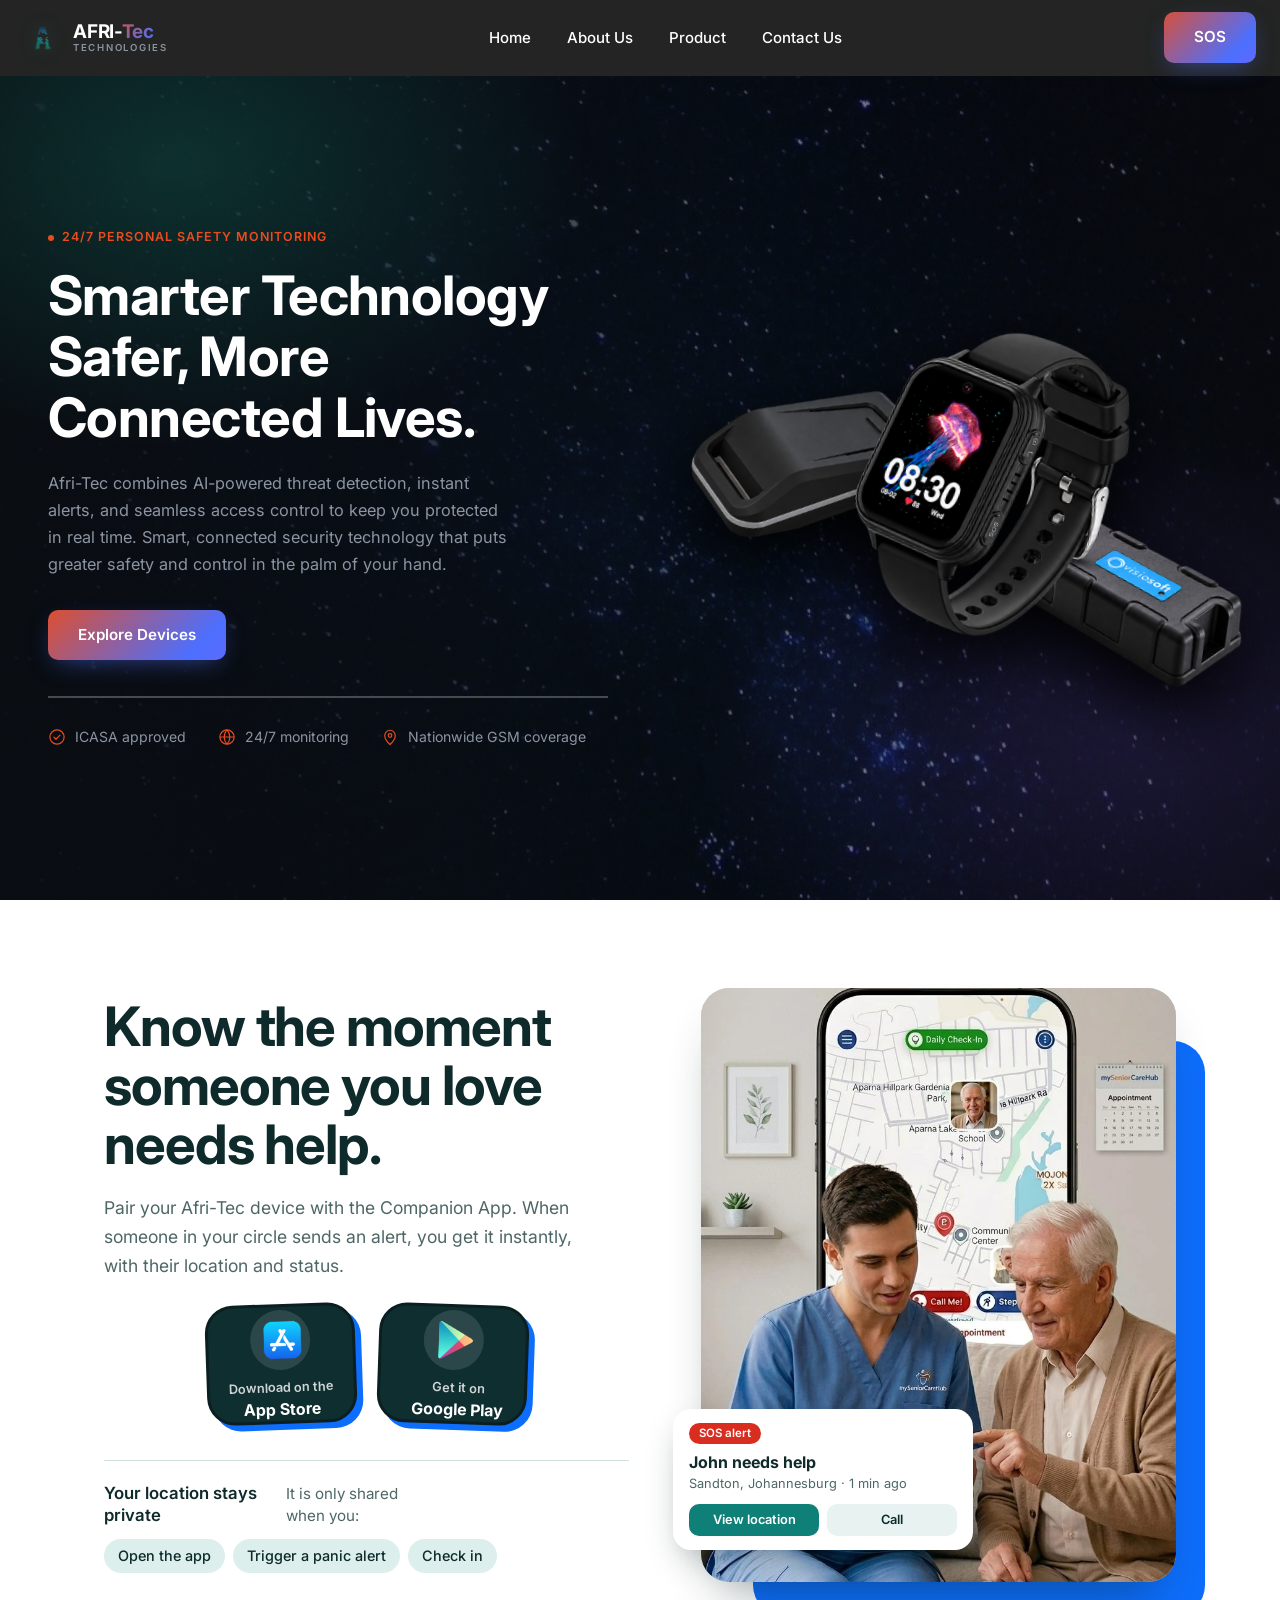
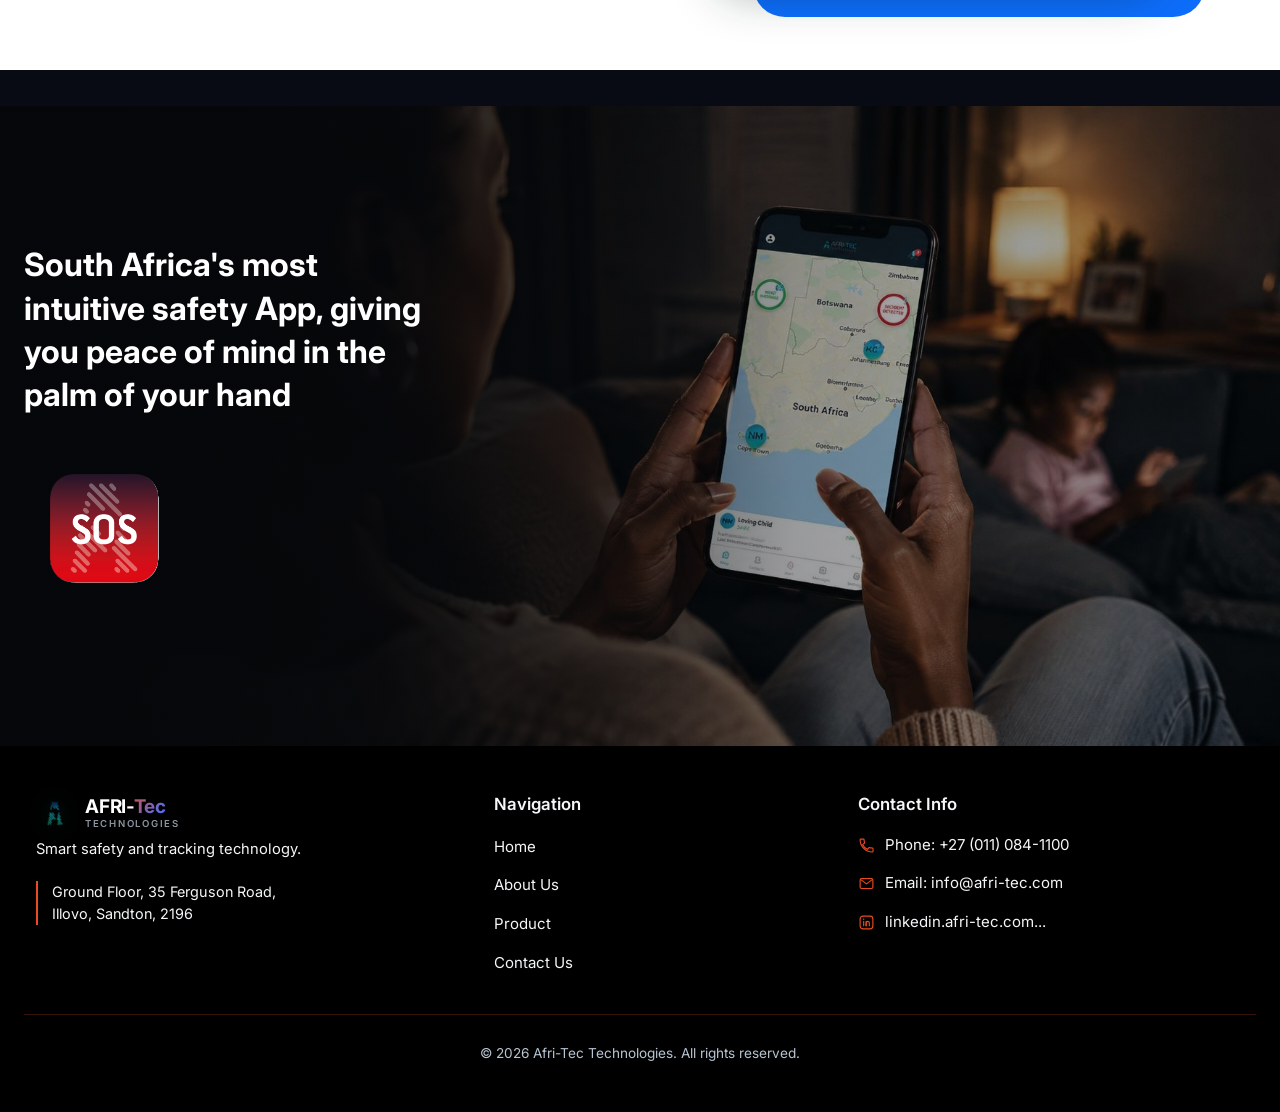
==== commit 669fac19: "adding new features" ====
--- a/index.html
+++ b/index.html
@@ -105,88 +105,25 @@
         </div>
     </section>
 
-    <section class="companion-section d-none py-2" id="app">
-      <div class="ac-container">
-
-        <div class="ac-content">
-          <p class="section-eyebrow">
-            <span class="section-eyebrow-dot"></span>
-            AFRITEC COMPANION APP
-          </p>
-
-          <h2 class="companion-title">
-            Be notified the moment a loved one needs help.
-          </h2>
-
-          <p class="companion-text">
-            Connect your Afri-Tec device to the Companion App and receive instant 
-            alerts, location updates, and important status notifications when a loved 
-            one needs help. Stay informed and connected, wherever you are.
-          </p>
-
-          <div class="store-buttons">
-            <a href="#" class="store-button btn-cta">
-              <img src="assets/images/App-Icons_Apple.png" alt="App Store">
-              <span>
-                <small class="text-white">Download on the</small>
-                <strong class="text-white">App Store</strong>
-              </span>
-            </a>
-            <a href="#" class="store-button btn-cta">
-              <img src="assets/images/App-Icons_Google.png" alt="Google Play Store">
-              <span>
-                <small class="text-white">Download on the</small>
-                <strong class="text-white">Play Store</strong>
-              </span>
-            </a>
-          </div>
-
-          <div class="tracking-note">
-            <span class="tracking-dot"></span>
-            <p>
-              Privacy Notice: Your location is only shared at specific 
-              moments, such as when you open the app, activate a 
-              panic alert, or check in. This keeps the important privacy 
-              information but makes it sound much more professional.
-            </p>
-          </div>
-        </div>
-
-        <div class="ac-phones">
-          <div class="ac-phone">
-            <img src="assets/images/phone.png" alt="" class="ac-phone-frame">
-            <img src="assets/images/app-afritec.webp" alt="" class="ac-phone-screen">
-          </div>
-          <div class="ac-phone">
-            <img src="assets/images/phone.png" alt="" class="ac-phone-frame">
-            <img src="assets/images/map.webp" alt="" class="ac-phone-screen">
-          </div>
-        </div>
-
-      </div>
-    </section>
-
-    <!-- Add once in <head> (skip if already loaded) -->
-  <section class="companion-section" id="app">
-    <div class="ac-container">
-
-      <div class="ac-content">
-        <h2 class="companion-title text-dark">Know the moment someone you love needs help.</h2>
-
-        <p class="companion-text">
-          Pair your Afri-Tec device with the Companion App. When someone in your
-          circle sends an alert, you get it instantly, with their location and status.
-        </p>
-
+  <section class="companion-section cm-section">
+    <div class="cm-container">
+
+      <!-- ===== Left: copy ===== -->
+      <div class="cm-copy">
+        <h2 class="cm-title">Know the moment someone you love needs help.</h2>
+
+        <p class="cm-text">Pair your Afri-Tec device with the Companion App. When someone in your circle sends an alert, you get it instantly, with their location and status.</p>
+
+        <!-- unchanged: your existing store buttons -->
         <div class="store-buttons">
-          <a href="#" class="store-button btn-cta">
+          <a href="https://apps.apple.com/za/app/afri-tec-alert/id1528506433" class="store-button btn-cta">
             <div class="imge">
               <img src="assets/images/App-Icons_Apple.png" alt="App Store">
             </div>
             <small>Download on the <br>
             <strong>App Store</strong></small>
           </a>
-          <a href="#" class="store-button btn-cta">
+          <a href="https://play.google.com/store/apps/details?id=com.afritec.smartviewalert" class="store-button btn-cta">
             <div class="imge">
               <img src="assets/images/App-Icons_Google.png" alt="Google Play Store">
             </div>
@@ -195,10 +132,10 @@
           </a>
         </div>
 
-        <div class="tracking-note">
-          <h3>Your location stays private</h3>
-          <p>It is only shared when you:</p>
-          <ul>
+        <div class="cm-privacy">
+          <h3 class="cm-privacy-title">Your location stays private</h3>
+          <p class="cm-privacy-text">It is only shared when you:</p>
+          <ul class="cm-pills">
             <li>Open the app</li>
             <li>Trigger a panic alert</li>
             <li>Check in</li>
@@ -206,24 +143,29 @@
         </div>
       </div>
 
-      <!-- Phone is built entirely in CSS: no image files needed -->
-      <div class="ac-phones" aria-hidden="true">
-        <div class="ac-phone">
-          <div class="ac-screen">
-            <div class="ac-map"></div>
-            <div class="ac-pin"></div>
-            <div class="ac-alert">
-              <span class="ac-tag">SOS alert</span>
-              <strong>Thandi needs help</strong>
-              <span class="ac-meta">Sandton, Johannesburg · 1 min ago</span>
-              <div class="ac-row"><i>View location</i><i>Call</i></div>
-            </div>
-          </div>
-        </div>
-      </div>
+      <!-- ===== Right: image =====
+          Photo or screenshot: use as is.
+          Transparent phone PNG: add the class cm-media--contain to the <figure>. -->
+      <figure class="cm-media">
+        <div class="cm-frame">
+          <img src="assets/images/doc.webp" alt="Describe the image here, e.g. a family checking an Afri-Tec alert on a phone" loading="lazy">
+        </div>
+
+        <!-- Optional floating alert card. Delete this block if you don't want it. -->
+        <div class="cm-alert" aria-hidden="true">
+          <span class="cm-alert-tag">SOS alert</span>
+          <strong class="cm-alert-title">John needs help</strong>
+          <span class="cm-alert-meta">Sandton, Johannesburg · 1 min ago</span>
+          <span class="cm-alert-row">
+            <span class="cm-alert-btn cm-alert-btn-main">View location</span>
+            <span class="cm-alert-btn">Call</span>
+          </span>
+        </div>
+      </figure>
 
     </div>
   </section>
+
 
     <!-- ============ SOS APP SHOWCASE ============ -->
     <section class="sos-section" id="sos">
--- a/assets/style.css
+++ b/assets/style.css
@@ -942,9 +942,10 @@
 .about-hero {
   position: relative;
   width: 100%;
-  min-height: 680px;
-  display: flex;
-  align-items: flex-end;
+  min-height: 100vh;        
+  min-height: 100svh;       
+  display: flex;
+  align-items: center;      
   overflow: hidden;
 }
  
@@ -985,7 +986,7 @@
   font-size: clamp(2rem, 4.4vw, 3rem);
   line-height: 1.18;
   color: var(--white);
-  margin: 0 0 22px;
+  margin: 190px 0 22px;
 }
  
 .about-hero-text {
@@ -1382,13 +1383,15 @@
    PRODUCT HERO
    ========================================================== */
  
+   
 .product-hero {
     position: relative;
-    width: 100%;
-    min-height: 680px;
-    display: flex;
-    align-items: flex-end;
-    overflow: hidden;
+  width: 100%;
+  min-height: 100vh;        /* was 680px */
+  min-height: 100svh;       /* phones: ignores the browser address bar */
+  display: flex;
+  align-items: center;      /* centres the content; use flex-end to keep it at the bottom */
+  overflow: hidden;
 }
  
 .product-hero-bg {
@@ -1427,7 +1430,7 @@
   font-size: clamp(1.7rem, 3.6vw, 2.4rem);
   line-height: 1.2;
   color: var(--white);
-  margin: 0 0 20px;
+  margin: 404px 0 20px;
 }
  
 .product-hero-divider {
@@ -2199,6 +2202,61 @@
   .contact-section{ 
     padding: 64px 16px; 
   }
+
+  /* ==========================================================
+   CONTACT SECTION: soft shadows instead of black borders
+   Paste at the END of your stylesheet (after Bootstrap and
+   your existing .contact-* rules). Everything is scoped to
+   .contact-section, so no other page is affected.
+   ========================================================== */
+
+/* Slightly darker backdrop so the white cards lift off it */
+.contact-section.bg-light {
+  background-color: #F1F3F5 !important;
+}
+
+/* ---------- Cards: no border, soft depth ---------- */
+.contact-section .contact-card,
+.contact-section .follow-card {
+  border: 0;
+  border-radius: 18px;
+  background: #fff;
+  box-shadow:
+    0 1px 2px #0a0d120f,
+    0 12px 28px -12px #0a0d122d;
+}
+
+/* ---------- Inputs: inner shadow instead of a border ---------- */
+.contact-section .form-control {
+  border: 0;
+  border-radius: 10px;
+  background: #F4F6F8;
+  box-shadow: inset 0 1px 3px #0a0d1229;
+  transition: background .2s ease, box-shadow .2s ease;
+}
+
+.contact-section .form-control:focus {
+  border: 0;
+  background: #fff;
+  box-shadow:
+    inset 0 1px 3px #0a0d121a,
+    0 0 0 3px #e84c1f47;   /* orange focus ring, keeps keyboard focus visible */
+}
+
+/* ---------- Dividers: faint hairline instead of solid black ---------- */
+.contact-section .detail-row {
+  border-bottom: 1px solid #0a0d121a;
+}
+
+.contact-section .detail-row:last-child {
+  border-bottom: 0;
+}
+
+/* ---------- Submit button: drop the dark outline ---------- */
+.contact-section .btn-submit,
+.contact-section .btn-submit:hover {
+  border: 0;
+}
  
   .contact-heading{
     text-decoration-color: var(--ink);
@@ -2225,7 +2283,6 @@
   }
  
   .card-subtext{
-    color: var(--muted);
     font-size: .85rem;
     text-align: center;
   }
@@ -3336,7 +3393,7 @@
   margin: 0;
   font-size: .8rem;
   line-height: 1.3;
-  color: rgba(255, 255, 255, .8);
+  color: #ffffffcc;
   opacity: 1;                             /* cancels old opacity: .75 */
 }
 
@@ -3455,7 +3512,7 @@
   margin: 0 0 18px;
   font-size: 1.1rem;
   line-height: 1.65;
-  color: rgba(255, 255, 255, .92);
+  color: #ffffffe8;
 }
 
 .cc-copy .cc-closing {
@@ -3482,7 +3539,7 @@
   aspect-ratio: 1;
   transform: translate(-50%, -50%);
   border-radius: 50%;
-  background: radial-gradient(circle, rgba(255, 106, 61, .6) 0%, rgba(255, 106, 61, 0) 68%);
+  background: radial-gradient(circle, #ff6a3d99 0%, #ff6a3d00 68%);
 }
 
 .cc-ring {
@@ -3511,7 +3568,7 @@
   display: block;
   width: min(280px, 72%);
   height: auto;
-  filter: drop-shadow(0 32px 40px rgba(60, 10, 0, .45));
+  filter: drop-shadow(0 32px 40px #3c0a0073);
 }
 
 /* ---------- Floating chips ---------- */
@@ -3779,9 +3836,13 @@
 
 /* Step 4 is the one that matters: SOS orange with a soft ring */
 .gs-step-final .gs-num {
-  background: var(--accent-teal, #e84c1f);
+  background:  #e6303f;
   box-shadow: 0 0 0 8px #e84c1f29;
   font-weight: 700;
+}
+
+.stepp {
+  background: var(--accent-teal, #e84c1f);
 }
 
 /* ---------- Tablet ---------- */
@@ -3945,4 +4006,243 @@
     width: 150px;
     height: 120px;
   }
-}+}
+
+/* ==========================================================
+   COMPANION SECTION: image-ready redesign
+   Every new class starts with cm-. The store buttons keep using
+   your STORE BUTTONS block, so leave that block in place.
+   Paste at the end of your stylesheet.
+   ========================================================== */
+
+.cm-container {
+  max-width: 1120px;
+  margin: 0 auto;
+  padding: 88px 24px;
+  display: grid;
+  grid-template-columns: 1.05fr .95fr;
+  gap: 72px;
+  align-items: center;
+}
+
+/* ---------- Copy ---------- */
+.cm-title {
+  max-width: 16ch;
+  margin: 0 0 20px;
+  font-family: var(--font-display, "Inter", sans-serif);
+  font-size: clamp(2.2rem, 4.4vw, 3.4rem);
+  font-weight: 700;
+  line-height: 1.08;
+  letter-spacing: -0.02em;
+  color: var(--c-ink, #0E2A2B);
+}
+
+.cm-text {
+  max-width: 46ch;
+  margin: 0;
+  font-size: 1.1rem;
+  line-height: 1.65;
+  color: var(--c-muted, #4E6666);
+}
+
+/* ---------- Privacy note ---------- */
+.cm-privacy {
+  display: flex;
+  flex-wrap: wrap;
+  align-items: flex-start;
+  gap: 12px 28px;
+  padding-top: 22px;
+  border-top: 1px solid var(--c-line, #CFE0DD);
+}
+
+.cm-privacy-title {
+  margin: 0;
+  max-width: 14ch;
+  font-family: var(--font-display, "Inter", sans-serif);
+  font-size: 1.05rem;
+  font-weight: 600;
+  line-height: 1.3;
+  color: var(--c-ink, #0E2A2B);
+}
+
+.cm-privacy-text {
+  margin: 0;
+  max-width: 14ch;
+  font-size: .95rem;
+  line-height: 1.4;
+  color: var(--c-muted, #4E6666);
+}
+
+.cm-pills {
+  display: flex;
+  flex-wrap: wrap;
+  gap: 8px;
+  margin: 0;
+  padding: 0;
+  list-style: none;
+}
+
+.cm-pills li {
+  padding: 6px 14px;
+  border-radius: 99px;
+  background: var(--c-soft, #DDEFEC);
+  font-size: .9rem;
+  font-weight: 500;
+  color: var(--c-ink, #0E2A2B);
+}
+
+/* ---------- Image ---------- */
+.cm-media {
+  position: relative;
+  margin: 0;
+}
+
+/* tinted shape peeking out behind the image */
+.cm-media::before {
+  content: "";
+  position: absolute;
+  inset: 9% -6% -6% 11%;
+  border-radius: 32px;
+  background: #0d6efd;
+}
+
+.cm-frame {
+  position: relative;
+  z-index: 1;
+  aspect-ratio: 4 / 5;
+  overflow: hidden;
+  border-radius: 28px;
+  background: #CFE6E2;                    /* shows while the image loads */
+  box-shadow: 0 28px 50px -22px rgba(8, 30, 30, .45);
+}
+
+.cm-frame img {
+  display: block;
+  width: 100%;
+  height: 100%;
+  object-fit: cover;
+  object-position: center;
+}
+
+/* Variant for a transparent phone PNG: no crop, no frame */
+.cm-media--contain .cm-frame {
+  aspect-ratio: auto;
+  overflow: visible;
+  background: transparent;
+  box-shadow: none;
+}
+
+.cm-media--contain .cm-frame img {
+  height: auto;
+  max-height: 640px;
+  margin: 0 auto;
+  object-fit: contain;
+  filter: drop-shadow(0 28px 36px rgba(8, 30, 30, .3));
+}
+
+/* ---------- Optional floating alert card ---------- */
+.cm-alert {
+  position: absolute;
+  z-index: 2;
+  left: -28px;
+  bottom: 32px;
+  width: min(300px, 82%);
+  display: flex;
+  flex-direction: column;
+  gap: 2px;
+  padding: 14px 16px;
+  border-radius: 18px;
+  background: #fff;
+  color: var(--c-ink, #0E2A2B);
+  box-shadow: 0 14px 34px -10px rgba(8, 30, 30, .35);
+}
+
+.cm-alert-tag {
+  align-self: flex-start;
+  margin-bottom: 6px;
+  padding: 2px 10px;
+  border-radius: 99px;
+  background: var(--c-sos, #D92D20);
+  font-size: .72rem;
+  font-weight: 600;
+  line-height: 1.5;
+  color: #fff;
+}
+
+.cm-alert-title {
+  font-size: 1rem;
+  line-height: 1.3;
+}
+
+.cm-alert-meta {
+  font-size: .8rem;
+  line-height: 1.35;
+  color: var(--c-muted, #4E6666);
+}
+
+.cm-alert-row {
+  display: flex;
+  gap: 8px;
+  margin-top: 10px;
+}
+
+.cm-alert-btn {
+  flex: 1 1 0;
+  padding: 8px 0;
+  border-radius: 10px;
+  background: #E8F3F1;
+  font-size: .8rem;
+  font-weight: 600;
+  line-height: 1.2;
+  text-align: center;
+  white-space: nowrap;
+}
+
+.cm-alert-btn-main {
+  background: var(--c-teal, #0E8077);
+  color: #fff;
+}
+
+/* ---------- Tablet / phones ---------- */
+@media (max-width: 900px) {
+  .cm-container {
+    grid-template-columns: 1fr;
+    gap: 48px;
+    padding: 56px 20px;
+  }
+
+  .cm-media {
+    width: 100%;
+    max-width: 460px;
+    margin: 0 auto;
+  }
+
+  .cm-alert {
+    left: 12px;
+    bottom: 20px;
+  }
+}
+
+@media (max-width: 560px) {
+  .cm-title {
+    font-size: 2rem;
+  }
+
+  .cm-text {
+    font-size: 1rem;
+  }
+
+  .cm-media::before {
+    inset: 7% -3% -3% 7%;
+  }
+}
+
+
+/* Mobile view only */
+@media (max-width: 767.98px) {
+  .store-buttons .store-button small {
+    display: block;
+    text-align: center;
+    width: 100%;
+  }
+}
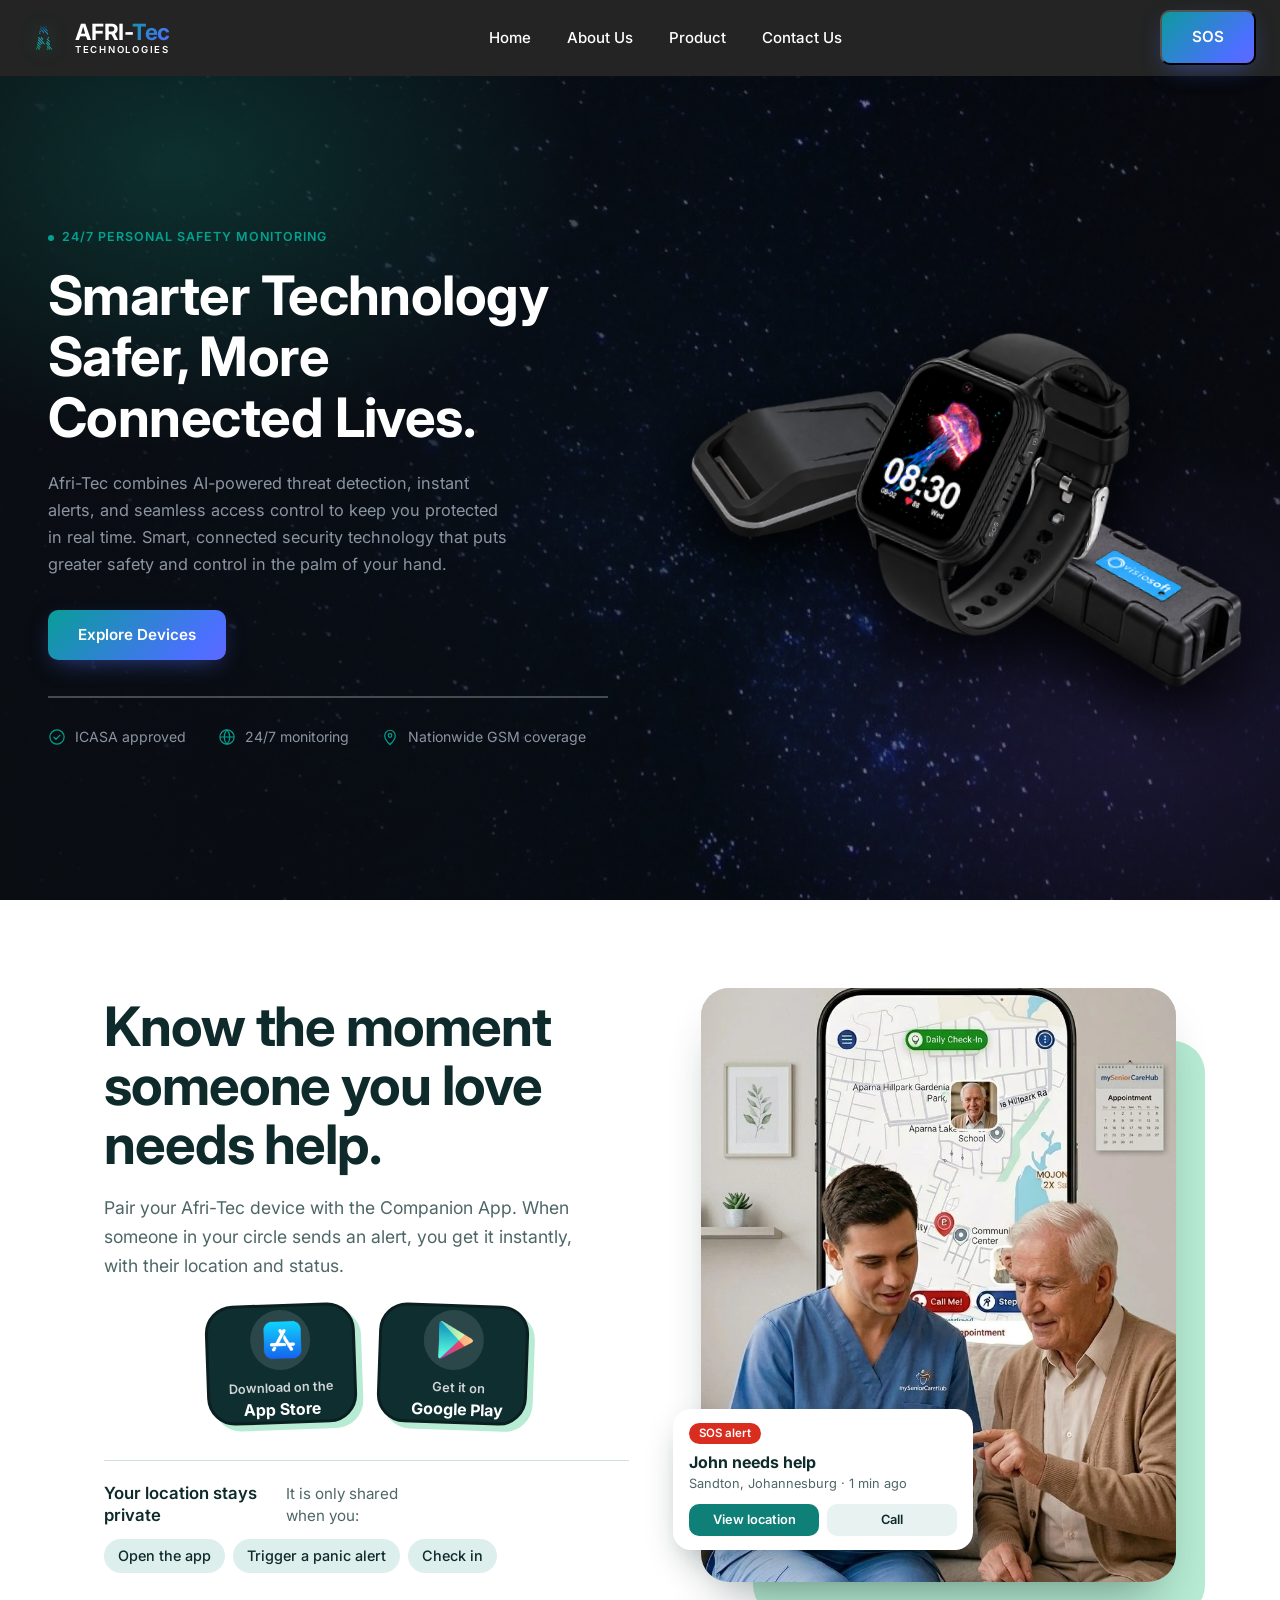
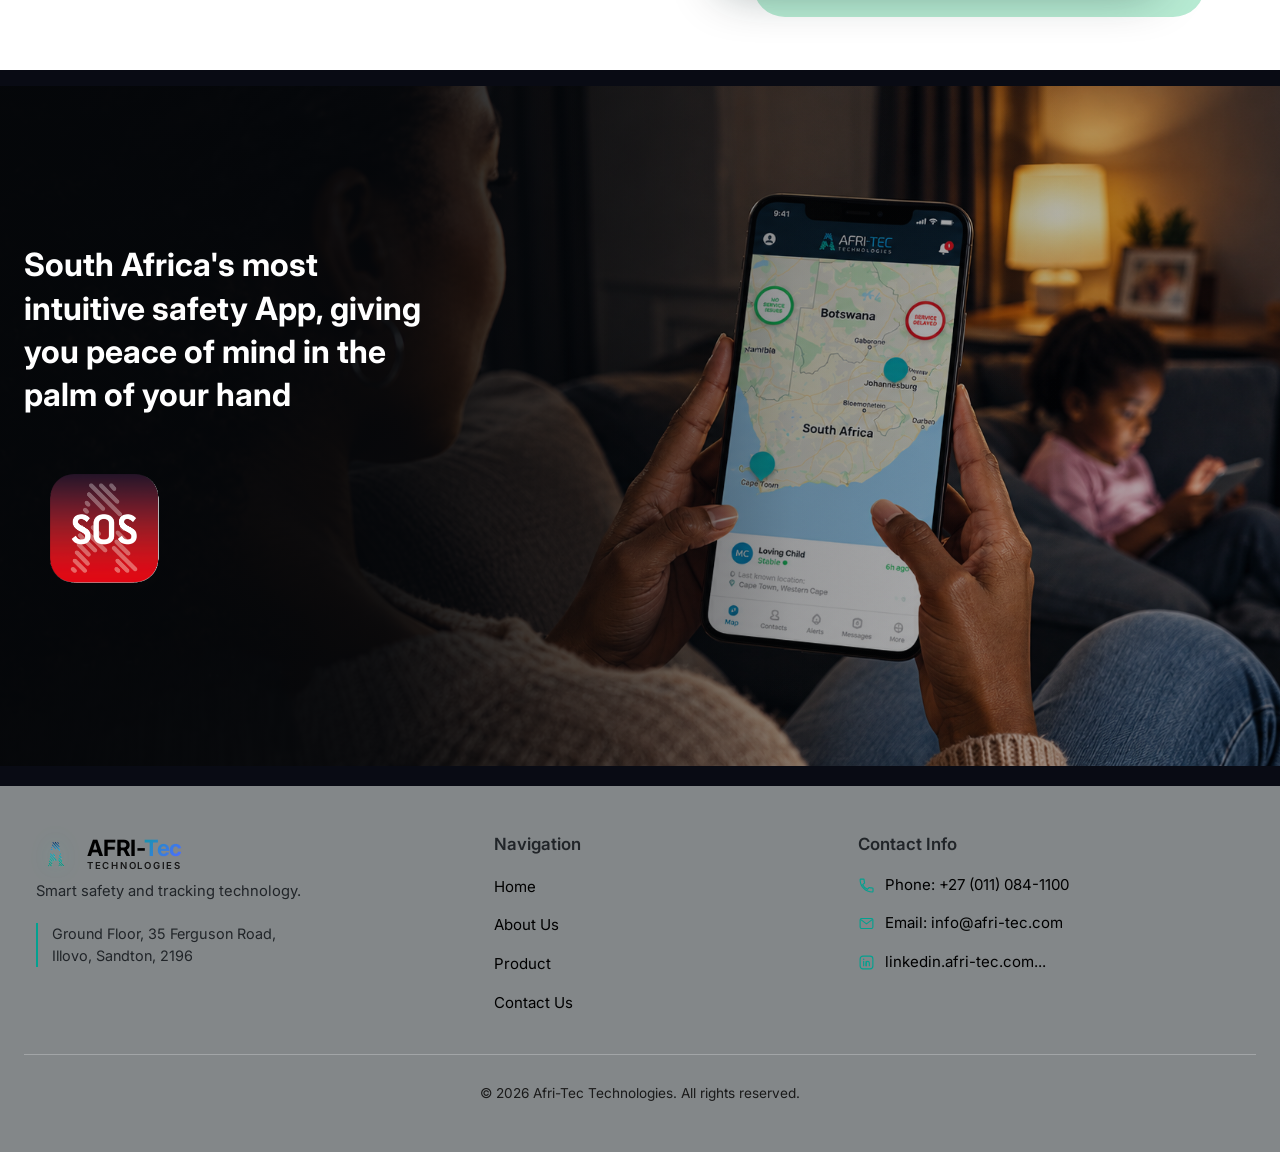
==== commit 771eaa00: "Add files via upload" ====
--- a/index.html
+++ b/index.html
@@ -28,8 +28,8 @@
      <a href="index.html" class="brand">
         <img src="assets/images/tec-logo.png" alt="Afri-Tec Technologies Logo" class="brand-logo">
         <span class="brand-text">
-            <span class="brand-name">AFRI-<span class="brand-name-accent">Tec</span></span>
-            <span class="brand-tagline">Technologies</span>
+            <span class="brand-name text-white">AFRI-<span class="brand-name-accent">Tec</span></span>
+            <span class="brand-tagline text-white">Technologies</span>
         </span>
     </a>
 
@@ -40,7 +40,27 @@
       <li><a href="contact.html">Contact Us</a></li>
     </ul>
 
-    <a href="contact.html" class="btn-pill btn-cta d-none d-lg-inline-flex ">SOS</a>
+    <div class="dropdown d-none d-lg-inline-flex">
+            <button class="btn-pill btn-cta" type="button"
+                    id="sosMenu" data-bs-toggle="dropdown" aria-expanded="false">
+                SOS
+            </button>
+
+            <ul class="dropdown-menu dropdown-menu-end" aria-labelledby="sosMenu">
+                <li>
+                <a class="dropdown-item" href="https://apps.apple.com/za/app/afri-tec-alert/id1528506433"
+                    target="_blank" rel="noopener">
+                    App Store
+                </a>
+                </li>
+                <li>
+                <a class="dropdown-item" href="https://play.google.com/store/apps/details?id=com.afritec.smartviewalert"
+                    target="_blank" rel="noopener">
+                    Google Play
+                </a>
+                </li>
+            </ul>
+        </div>
 
     <button class="hamburger d-lg-none" id="hamburgerBtn" aria-label="Open menu" aria-expanded="false" aria-controls="mobileMenu">
       <span></span>
@@ -65,7 +85,23 @@
     <li style="--i:3"><a href="product.html">Product</a></li>
     <li style="--i:4"><a href="contact.html">Contact Us</a></li>
   </ul>
-  <a href="contact.html" class="btn-pill btn-cta btn-pill btn-cta-mobile btn-cta" style="--i:5">SOS</a>
+  <div class="dropdown d-lg-none" style="--i:5">
+    <button class="btn-pill btn-cta btn-cta-mobile" type="button"
+            id="sosMenuMobile" data-bs-toggle="dropdown" data-bs-display="static" aria-expanded="false">
+      SOS
+    </button>
+
+    <ul class="dropdown-menu" aria-labelledby="sosMenuMobile">
+      <li>
+        <a class="dropdown-item" href="https://apps.apple.com/za/app/afri-tec-alert/id1528506433"
+          target="_blank" rel="noopener">App Store</a>
+      </li>
+      <li>
+        <a class="dropdown-item" href="https://play.google.com/store/apps/details?id=com.afritec.smartviewalert"
+          target="_blank" rel="noopener">Google Play</a>
+      </li>
+    </ul>
+</div>
 </div>
 
 <main>
@@ -203,16 +239,16 @@
                     </span>
                 </a>
             </div>
-            <p class="footer-tagline">Smart safety and tracking 
+            <p class="footer-tagline text-dark">Smart safety and tracking 
 technology.</p>
-            <div class="footer-address">
-                <p>Ground Floor, 35 Ferguson Road, <br>Illovo, Sandton, 2196</p>
-            </div>
-        </div>
- 
-        <div class="footer-col">
-            <h3 class="footer-heading">Navigation</h3>
-            <ul class="footer-links">
+            <div class="footer-address text-dark">
+                <p class="text-dark">Ground Floor, 35 Ferguson Road, <br>Illovo, Sandton, 2196</p>
+            </div>
+        </div>
+ 
+        <div class="footer-col ">
+            <h3 class="footer-heading text-dark">Navigation</h3>
+            <ul class="footer-links ">
                 <li><a href="index.html">Home</a></li>
                 <li><a href="about.html">About Us</a></li>
                 <li><a href="#product">Product</a></li>
@@ -221,19 +257,19 @@
         </div>
  
         <div class="footer-col">
-            <h3 class="footer-heading">Contact Info</h3>
+            <h3 class="footer-heading text-dark">Contact Info</h3>
             <ul class="footer-contact">
                 <li>
                     <svg width="17" height="17" viewBox="0 0 24 24" fill="none" xmlns="http://www.w3.org/2000/svg"><path d="M6.6 10.8C8 13.6 10.4 16 13.2 17.4L15.4 15.2C15.7 14.9 16.1 14.8 16.5 15C17.7 15.4 19 15.6 20.2 15.6C20.8 15.6 21.2 16 21.2 16.6V20.2C21.2 20.8 20.8 21.2 20.2 21.2C10.7 21.2 3 13.5 3 4C3 3.4 3.4 3 4 3H7.6C8.2 3 8.6 3.4 8.6 4C8.6 5.2 8.8 6.5 9.2 7.7C9.3 8.1 9.2 8.5 9 8.8L6.6 10.8Z" stroke="currentColor" stroke-width="1.6" stroke-linejoin="round"/></svg>
-                    <span>Phone: +27 (011) 084-1100</span>
+                    <span class="cont">Phone: +27 (011) 084-1100</span>
                 </li>
                 <li>
                     <svg width="17" height="17" viewBox="0 0 24 24" fill="none" xmlns="http://www.w3.org/2000/svg"><rect x="3" y="5" width="18" height="14" rx="2" stroke="currentColor" stroke-width="1.6"/><path d="M4 6.5L12 12.5L20 6.5" stroke="currentColor" stroke-width="1.6" stroke-linecap="round" stroke-linejoin="round"/></svg>
-                    <span>Email: info@afri-tec.com</span>
+                    <span class="cont" >Email: info@afri-tec.com</span>
                 </li>
                 <li>
                     <svg width="17" height="17" viewBox="0 0 24 24" fill="none" xmlns="http://www.w3.org/2000/svg"><rect x="3" y="3" width="18" height="18" rx="4" stroke="currentColor" stroke-width="1.6"/><path d="M8 10.5V16.5" stroke="currentColor" stroke-width="1.6" stroke-linecap="round"/><circle cx="8" cy="7.3" r="1" fill="currentColor"/><path d="M11.5 16.5V13C11.5 11.6 12.5 10.5 13.8 10.5C15.1 10.5 16 11.6 16 13V16.5" stroke="currentColor" stroke-width="1.6" stroke-linecap="round"/><path d="M11.5 10.5V16.5" stroke="currentColor" stroke-width="1.6" stroke-linecap="round"/></svg>
-                    <span>linkedin.afri-tec.com...</span>
+                    <span class="cont">linkedin.afri-tec.com...</span>
                 </li>
             </ul>
         </div>
@@ -244,7 +280,7 @@
  
     <p class="footer-bottom">&copy; <span id="footerYear">2026</span> Afri-Tec Technologies. All rights reserved.</p>
 </footer>
-
+<script src="https://cdn.jsdelivr.net/npm/bootstrap@5.3.3/dist/js/bootstrap.bundle.min.js"></script>
 <script src="assets/js/script.js"></script>
 </body>
 </html>
--- a/assets/style.css
+++ b/assets/style.css
@@ -6,13 +6,12 @@
   --surface: #11161D;
   --text: #070707;
   --text-muted: #8B94A0;
-  --accent-teal: #e84c1f;
+  --accent-teal: #03a190;
   --accent-blue: #4C6FFF;
   --accent-blue-hover: #6C87FF;
   --accent-violet: #8B5CF6;
-  --accent-amber: #FFB020;
   --accent-gradient: linear-gradient(135deg, var(--accent-teal) 0%, var(--accent-blue) 55%, var(--accent-violet) 100%);
-  --white: #FFFFFF;
+  --white: #FFF;
   --border: #ffffff14;
   --header-scrolled-bg: #0a0d12d1;
   --shadow-cta: 0 8px 24px -8px #4c6fff8c;
@@ -28,7 +27,7 @@
   --font-display: "Inter", sans-serif;
   --font-body: "Inter", sans-serif;
   --nav-height: 76px;
-  --light-bg: #FFFFFF;
+  --light-bg: #FFF;
   --light-text: #0A0D12;
   --light-text-muted: #59636D;
   --light-border: #D9DEE3;
@@ -43,13 +42,14 @@
   --hero-overlay-2: #0a0d12d1;
   --hero-overlay-3: #0a0d1280;
   --hero-overlay-4: #0a0d12b3;
-  --shadow-device-2: 0 25px 35px #000000;
+  --shadow-device-2: 0 25px 35px #000;
   --footer-bg: #000;
   --footer-text: #F4F6F8;
   --footer-text-muted: #B7C4D1;
-  --footer-divider: #e84c1f;
-  --about-overlay: #0b0a0ac2;
+  --footer-divider: #fff;
+  --about-overlay: #3939399b;
   --about-divider: #ffffff26;
+  --cards: #b7ebd3;
   --card-gap: 10px;
   --product-overlay-1: #05070a26;
   --product-overlay-2: #0507108c;
@@ -163,8 +163,8 @@
 
 .brand-logo {
   display: block;
-  width: 38px;
-  height: 38px;
+  width: 40px;
+  height: 40px;
   object-fit: contain;
   filter: drop-shadow(0 0 10px #1fe8b84d);
   transition: transform 0.3s ease, filter 0.3s ease;
@@ -184,9 +184,9 @@
 .brand-name {
   font-family: var(--font-display);
   font-weight: 700;
-  font-size: 1.18rem;
+  font-size: 1.4rem;
   letter-spacing: -0.01em;
-  color: #fff;
+  color: #000;
   white-space: nowrap;
 }
 
@@ -209,7 +209,7 @@
   font-weight: 600;
   letter-spacing: 0.18em;
   text-transform: uppercase;
-  color: var(--text-muted);
+  color: #171717;
   margin-top: 2px;
   white-space: nowrap;
 }
@@ -771,17 +771,20 @@
 .sos-section {
   position: relative;
   width: 100%;
-  min-height: 640px;
+  height: 100%;
+  min-height: 680px;
+  bottom: 20px;
   display: flex;
   align-items: center;
   overflow: hidden;
 }
 
 .sos-bg {
+  height: 100%;
   position: absolute;
   inset: 0;
   z-index: 0;
-  background-image:url('images/afri.jpg');
+  background-image:url('images/sosa.png');
   background-size: cover;
   background-position: center;
   background-repeat: no-repeat;
@@ -837,8 +840,8 @@
  
 .site-footer {
   width: 100%;
-  background: var(--footer-bg);
-  color: var(--footer-text);
+  background: #838789;
+  color: #000;
   padding: 64px 24px 32px;
 }
  
@@ -861,7 +864,7 @@
 .footer-tagline {
   font-size: 0.92rem;
   line-height: 1.6;
-  color: var(--footer-text);
+  color: #000;
   max-width: 280px;
   margin: 0 0 20px;
 }
@@ -875,14 +878,14 @@
   margin: 0;
   font-size: 0.9rem;
   line-height: 1.5;
-  color: var(--footer-text);
-}
- 
+  color: #000;
+}
+
 .footer-heading {
   font-family: var(--font-display);
   font-weight: 600;
   font-size: 1.05rem;
-  color: var(--footer-text);
+  color: #000;
   margin: 0 0 20px;
 }
  
@@ -894,7 +897,7 @@
  
 .footer-links a {
   font-size: 0.94rem;
-  color: var(--footer-text);
+  color: #000;
   transition: color 0.2s ease;
 }
  
@@ -906,6 +909,7 @@
   display: flex;
   flex-direction: column;
   gap: 16px;
+  color: #000;
 }
  
 .footer-contact li {
@@ -913,7 +917,7 @@
   align-items: center;
   gap: 10px;
   font-size: 0.94rem;
-  color: var(--footer-text);
+  color: #000;
 }
  
 .footer-contact svg {
@@ -932,7 +936,7 @@
   margin: 0;
   text-align: center;
   font-size: 0.85rem;
-  color: var(--footer-text-muted);
+  color: #1a1a1a;
 }
  
 /* ==========================================================
@@ -1080,7 +1084,6 @@
 .about-details-text p {
   font-size: 0.86rem;
   line-height: 1.7;
-  color: var(--light-text-muted);
   margin: 0 0 16px;
 }
  
@@ -2412,7 +2415,7 @@
   }
 
   .brand-name {
-    font-size: 1.02rem;
+    font-size: 1.4rem;
   }
 
   .hero-media-frame {
@@ -3315,7 +3318,7 @@
 
 /* ---------- Button ---------- */
 .companion-section .store-buttons .store-button {
-  --accent: #198754;                      
+  --accent: #62c6d1;                      
   display: flex;
   flex-direction: column;                
   align-items: center;
@@ -3332,21 +3335,21 @@
   background: #0f2e30;
   border: 3px solid #0b1f20;
   border-radius: 28px;
-  box-shadow: 6px 6px 0 #0d6efd;    
+  box-shadow: 6px 6px 0 var(--cards);    
   transform: rotate(-2deg);
   transition: transform .2s cubic-bezier(.34, 1.56, .64, 1),
               box-shadow .2s ease;
 }
 
 .companion-section .store-buttons .store-button:nth-child(2) {
-  --accent: #9d1a08;                      /* playful pink */
+  --accent: #62c6d1;                      /* playful pink */
   transform: rotate(2deg);
 }
 
 /* ---------- Hover / keyboard focus ---------- */
 .companion-section .store-buttons .store-button:hover,
 .companion-section .store-buttons .store-button:focus-visible {
-  background: #0f2e30;
+  background: #62c6d1;
   color: #fff;
   transform: rotate(0deg) translateY(-6px) scale(1.04);
   box-shadow: 10px 12px 0 var(--accent);
@@ -3472,7 +3475,7 @@
    ========================================================== */
 
 .cc-section {
-  --cc-panel: #c8340f;           /* deep flame: white text passes AA contrast */
+  --cc-panel: #eb3609;           /* deep flame: white text passes AA contrast */
   --cc-ring: #ff6a3d;            /* lighter flame for the radiating rings */
   position: relative;
   overflow: hidden;
@@ -3624,7 +3627,7 @@
   width: 24px;
   height: 24px;
   border-radius: 50%;
-  background: #fff url("data:image/svg+xml,%3Csvg xmlns='http://www.w3.org/2000/svg' viewBox='0 0 24 24' fill='none' stroke='%23c8340f' stroke-width='3.5' stroke-linecap='round' stroke-linejoin='round'%3E%3Cpath d='M5 12.5l4.5 4.5L19 7.5'/%3E%3C/svg%3E") center / 13px no-repeat;
+  background: var(--accent-teal) url("data:image/svg+xml,%3Csvg xmlns='http://www.w3.org/2000/svg' viewBox='0 0 24 24' fill='none' stroke='%23c8340f' stroke-width='3.5' stroke-linecap='round' stroke-linejoin='round'%3E%3Cpath d='M5 12.5l4.5 4.5L19 7.5'/%3E%3C/svg%3E") center / 13px no-repeat;
 }
 
 /* ---------- Tablet ---------- */
@@ -4103,7 +4106,7 @@
   position: absolute;
   inset: 9% -6% -6% 11%;
   border-radius: 32px;
-  background: #0d6efd;
+  background: var(--cards);
 }
 
 .cm-frame {
@@ -4246,3 +4249,32 @@
     width: 100%;
   }
 }
+
+@media (max-width: 991.98px) {
+  .dropdown.d-lg-none {
+    display: flex;
+    flex-direction: column;
+    align-items: center;
+  }
+
+  .dropdown.d-lg-none .btn-cta-mobile {
+    font-size: 1.25rem !important;
+    padding: 1rem 3rem !important;
+    min-width: 240px;
+    border-radius: 9px;
+  }
+
+  .dropdown.d-lg-none .dropdown-menu {
+    min-width: 240px;
+  }
+
+  .dropdown.d-lg-none .dropdown-item {
+    font-size: 1.1rem;
+    padding: .8rem 1rem;
+    text-align: center;
+  }
+}
+
+.cc-red{
+  color: #000;
+}
